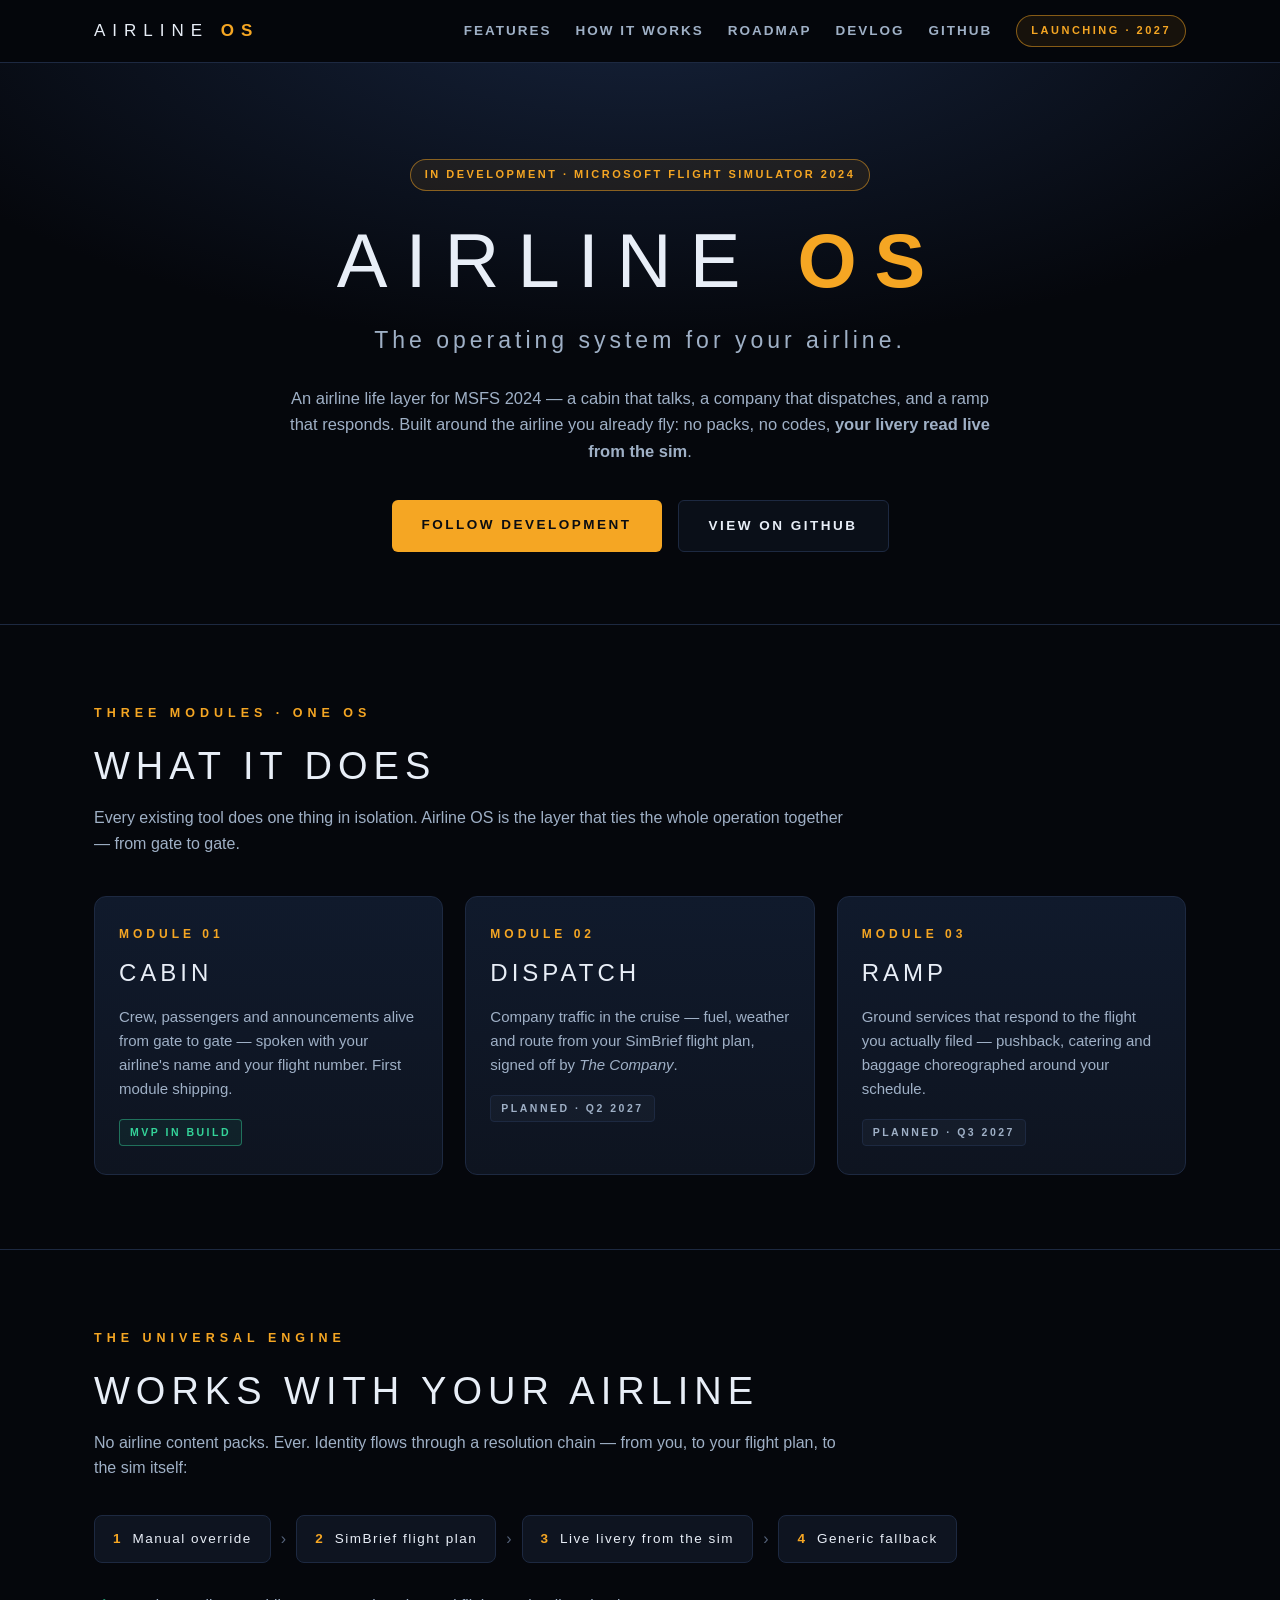
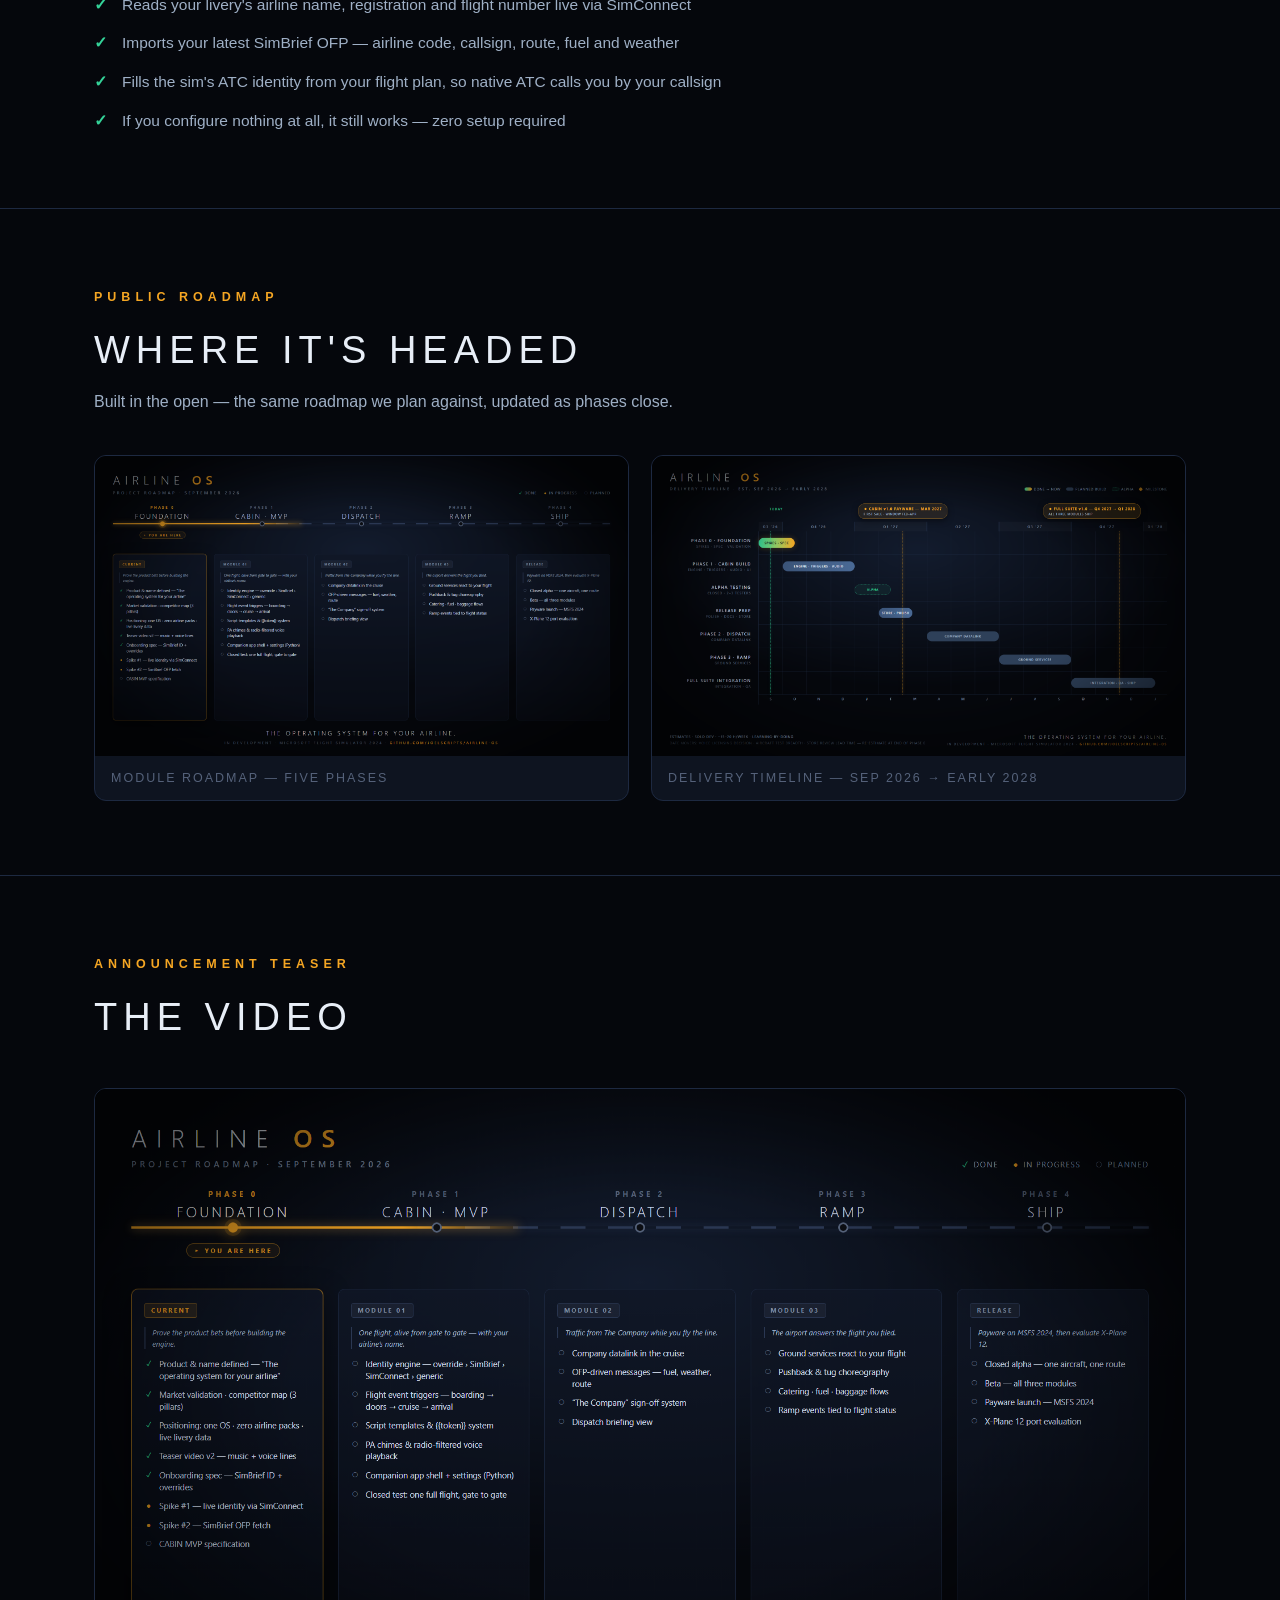
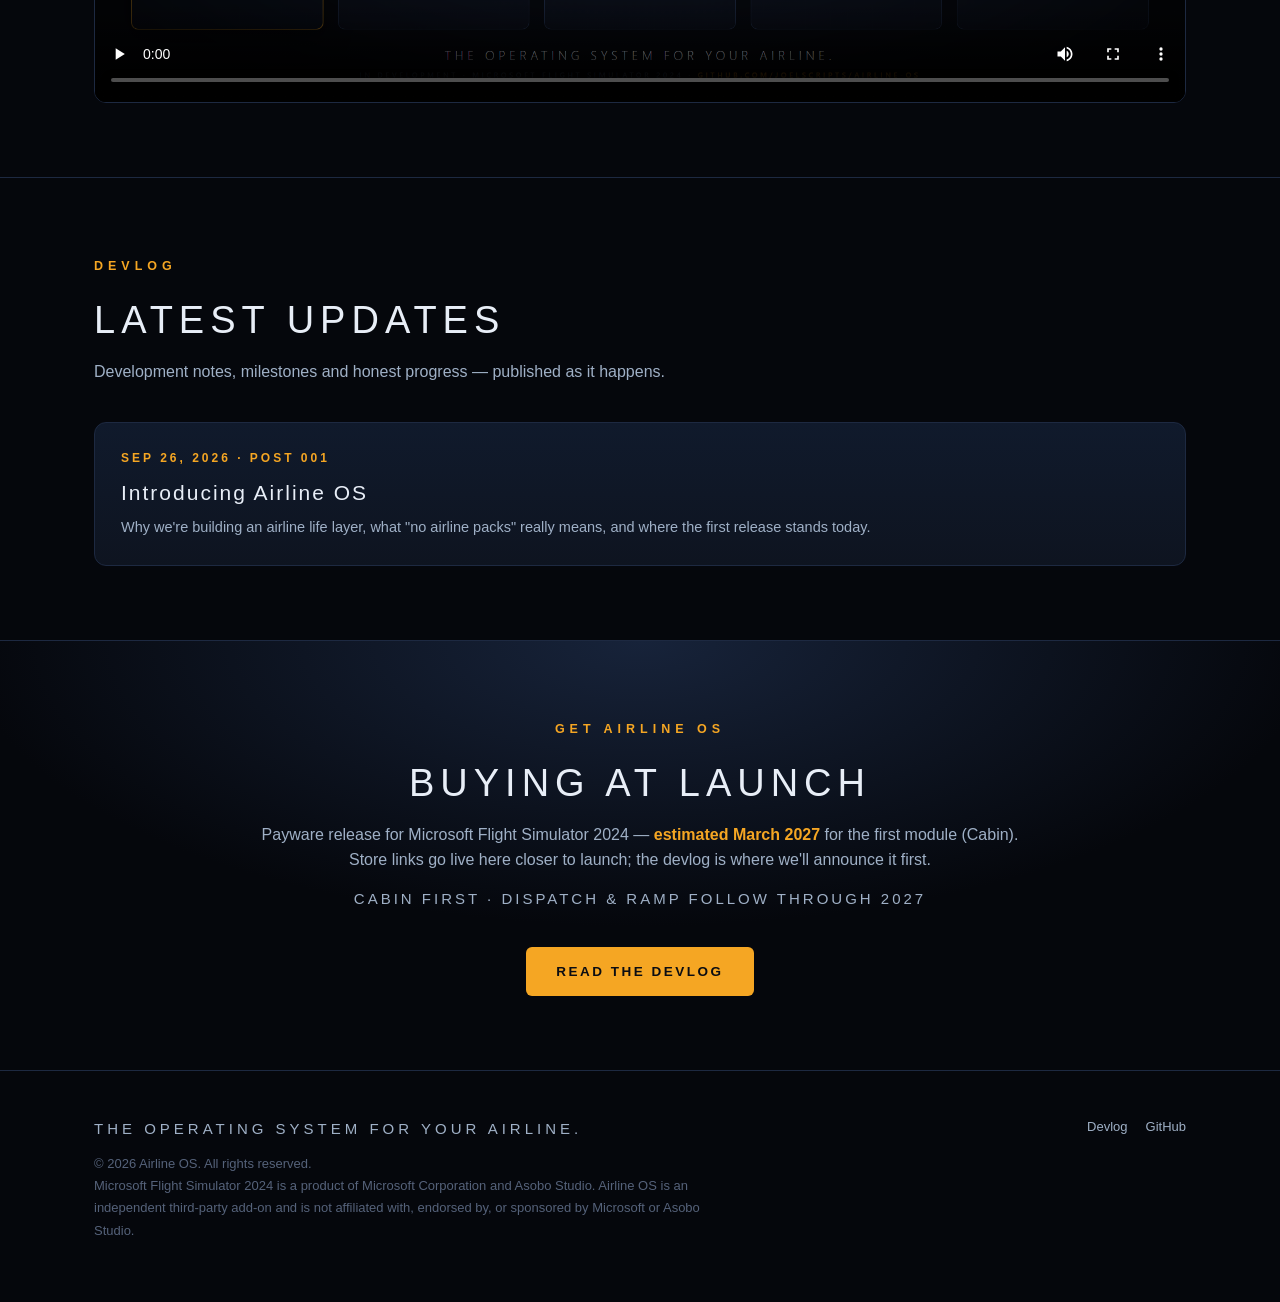
==== index.html @ 2d7f920b "Website" ====
<!DOCTYPE html>
<html lang="en">
<head>
<meta charset="UTF-8">
<meta name="viewport" content="width=device-width, initial-scale=1">
<title>Airline OS — The operating system for your airline</title>
<meta name="description" content="Airline OS is an airline life layer for Microsoft Flight Simulator 2024: a cabin that talks, a company that dispatches, and a ramp that responds — built around the airline you already fly. No packs. Your livery, read live.">
<meta property="og:title" content="Airline OS — The operating system for your airline">
<meta property="og:description" content="Cabin · Dispatch · Ramp — an airline life layer for MSFS 2024. No airline packs: your livery, read live from the sim.">
<meta property="og:image" content="assets/roadmap.png">
<link rel="icon" href="data:image/svg+xml,<svg xmlns='http://www.w3.org/2000/svg' viewBox='0 0 100 100'><text y='0.9em' font-size='90'>✈️</text></svg>">
<link rel="stylesheet" href="style.css">
</head>
<body>

<nav>
  <div class="wrap nav-in">
    <span class="brand">AIRLINE<b>&nbsp;OS</b></span>
    <div class="nav-links">
      <a href="#features" class="hide-sm">Features</a>
      <a href="#engine" class="hide-sm">How it works</a>
      <a href="#roadmap">Roadmap</a>
      <a href="devlog/">Devlog</a>
      <a href="https://github.com/JoelScripts/AirlineOs-Website" target="_blank" rel="noopener">GitHub</a>
      <span class="chip">LAUNCHING&nbsp;·&nbsp;2027</span>
    </div>
  </div>
</nav>

<header class="hero">
  <div class="wrap">
    <span class="chip">IN DEVELOPMENT · MICROSOFT FLIGHT SIMULATOR 2024</span>
    <h1>AIRLINE<b>&nbsp;OS</b></h1>
    <div class="tag">The operating system for your airline.</div>
    <p class="lede">
      An airline life layer for MSFS&nbsp;2024 — a cabin that talks, a company that
      dispatches, and a ramp that responds. Built around the airline you already fly:
      no packs, no codes, <strong>your livery read live from the sim</strong>.
    </p>
    <div class="cta-row">
      <a class="btn btn-primary" href="devlog/">Follow development</a>
      <a class="btn btn-ghost" href="https://github.com/JoelScripts/AirlineOs-Website" target="_blank" rel="noopener">View on GitHub</a>
    </div>
  </div>
</header>

<section id="features">
  <div class="wrap">
    <span class="kicker">Three modules · one OS</span>
    <h2>WHAT IT DOES</h2>
    <p class="sub">Every existing tool does one thing in isolation. Airline OS is the layer that ties the whole operation together — from gate to gate.</p>
    <div class="grid3">
      <div class="card">
        <div class="no">MODULE 01</div>
        <h3>CABIN</h3>
        <p>Crew, passengers and announcements alive from gate to gate — spoken with your airline's name and your flight number. First module shipping.</p>
        <span class="status">MVP IN BUILD</span>
      </div>
      <div class="card">
        <div class="no">MODULE 02</div>
        <h3>DISPATCH</h3>
        <p>Company traffic in the cruise — fuel, weather and route from your SimBrief flight plan, signed off by <em>The Company</em>.</p>
        <span class="status next">PLANNED · Q2 2027</span>
      </div>
      <div class="card">
        <div class="no">MODULE 03</div>
        <h3>RAMP</h3>
        <p>Ground services that respond to the flight you actually filed — pushback, catering and baggage choreographed around your schedule.</p>
        <span class="status next">PLANNED · Q3 2027</span>
      </div>
    </div>
  </div>
</section>

<section id="engine">
  <div class="wrap">
    <span class="kicker">The universal engine</span>
    <h2>WORKS WITH YOUR AIRLINE</h2>
    <p class="sub">No airline content packs. Ever. Identity flows through a resolution chain — from you, to your flight plan, to the sim itself:</p>
    <div class="chain">
      <span class="step"><b>1</b>&nbsp; Manual override</span><span class="arr">›</span>
      <span class="step"><b>2</b>&nbsp; SimBrief flight plan</span><span class="arr">›</span>
      <span class="step"><b>3</b>&nbsp; Live livery from the sim</span><span class="arr">›</span>
      <span class="step"><b>4</b>&nbsp; Generic fallback</span>
    </div>
    <ul class="bullets">
      <li>Reads your livery's airline name, registration and flight number live via SimConnect</li>
      <li>Imports your latest SimBrief OFP — airline code, callsign, route, fuel and weather</li>
      <li>Fills the sim's ATC identity from your flight plan, so native ATC calls you by your callsign</li>
      <li>If you configure nothing at all, it still works — zero setup required</li>
    </ul>
  </div>
</section>

<section id="roadmap">
  <div class="wrap">
    <span class="kicker">Public roadmap</span>
    <h2>WHERE IT'S HEADED</h2>
    <p class="sub">Built in the open — the same roadmap we plan against, updated as phases close.</p>
    <div class="media">
      <figure>
        <a href="assets/roadmap.png" target="_blank"><img src="assets/roadmap.png" alt="Airline OS roadmap: Foundation → Cabin MVP → Dispatch → Ramp → Ship"></a>
        <figcaption>Module roadmap — five phases</figcaption>
      </figure>
      <figure>
        <a href="assets/timeline.png" target="_blank"><img src="assets/timeline.png" alt="Airline OS delivery timeline: Sep 2026 to early 2028"></a>
        <figcaption>Delivery timeline — Sep 2026 → early 2028</figcaption>
      </figure>
    </div>
  </div>
</section>

<section id="teaser">
  <div class="wrap">
    <span class="kicker">Announcement teaser</span>
    <h2>THE VIDEO</h2>
    <div class="video-box">
      <video controls preload="metadata" poster="assets/roadmap.png">
        <source src="assets/teaser.webm" type="video/webm">
        Your browser does not support WebM.
      </video>
    </div>
  </div>
</section>

<section id="devlog">
  <div class="wrap">
    <span class="kicker">Devlog</span>
    <h2>LATEST UPDATES</h2>
    <p class="sub">Development notes, milestones and honest progress — published as it happens.</p>
    <div class="post-list">
      <a class="post" href="devlog/001-introducing-airline-os.html">
        <div class="date">SEP 26, 2026 · POST 001</div>
        <h3>Introducing Airline OS</h3>
        <p>Why we're building an airline life layer, what "no airline packs" really means, and where the first release stands today.</p>
      </a>
    </div>
  </div>
</section>

<section class="getit" id="buy">
  <div class="wrap">
    <span class="kicker">Get Airline OS</span>
    <h2>BUYING AT LAUNCH</h2>
    <p class="sub" style="margin:0 auto;">Payware release for Microsoft Flight Simulator 2024 — <strong style="color:var(--amber)">estimated March 2027</strong> for the first module (Cabin). Store links go live here closer to launch; the devlog is where we'll announce it first.</p>
    <div class="price">CABIN FIRST · DISPATCH &amp; RAMP FOLLOW THROUGH 2027</div>
    <div class="cta-row">
      <a class="btn btn-primary" href="devlog/">Read the devlog</a>
    </div>
  </div>
</section>

<footer>
  <div class="wrap foot-in">
    <div>
      <div class="tag">THE OPERATING SYSTEM FOR YOUR AIRLINE.</div>
      <div class="legal">
        © 2026 Airline OS. All rights reserved.<br>
        Microsoft Flight Simulator 2024 is a product of Microsoft Corporation and Asobo Studio.
        Airline OS is an independent third-party add-on and is not affiliated with, endorsed by,
        or sponsored by Microsoft or Asobo Studio.
      </div>
    </div>
    <div class="links">
      <a href="devlog/">Devlog</a>
      <a href="https://github.com/JoelScripts/AirlineOs-Website" target="_blank" rel="noopener">GitHub</a>
    </div>
  </div>
</footer>

</body>
</html>
---- style.css ----
/* ============ Airline OS — public site ============ */
:root {
  --bg: #05070c;
  --panel: #0e1420;
  --panel-2: #101a2c;
  --line: #1d2941;
  --ink: #e8eef7;
  --muted: #9fb0c6;
  --dim: #55627a;
  --amber: #f5a623;
  --green: #34d399;
}
* { margin: 0; padding: 0; box-sizing: border-box; }
html { scroll-behavior: smooth; }
body {
  background: var(--bg);
  color: var(--ink);
  font-family: "Segoe UI", -apple-system, Arial, sans-serif;
  line-height: 1.6;
}
a { color: var(--amber); text-decoration: none; }
a:hover { text-decoration: underline; }
img, video { max-width: 100%; display: block; }
.wrap { max-width: 1140px; margin: 0 auto; padding: 0 24px; }

/* ---------- nav ---------- */
nav {
  position: sticky; top: 0; z-index: 50;
  background: rgba(5, 7, 12, 0.88);
  backdrop-filter: blur(10px);
  border-bottom: 1px solid var(--line);
}
.nav-in { display: flex; align-items: center; gap: 28px; height: 62px; }
.brand { font-size: 17px; font-weight: 200; letter-spacing: 7px; color: var(--ink); }
.brand b { font-weight: 600; color: var(--amber); }
.nav-links { display: flex; gap: 24px; margin-left: auto; align-items: center; }
.nav-links a { color: var(--muted); font-size: 13.5px; letter-spacing: 2px; font-weight: 600; text-transform: uppercase; }
.nav-links a:hover { color: var(--ink); text-decoration: none; }
.chip {
  font-size: 11px; font-weight: 700; letter-spacing: 2.5px;
  color: var(--amber); border: 1px solid rgba(245,166,35,.5);
  background: rgba(245,166,35,.08); border-radius: 20px; padding: 6px 14px;
  white-space: nowrap;
}

/* ---------- hero ---------- */
.hero {
  position: relative; padding: 96px 0 72px; overflow: hidden;
  background: radial-gradient(1200px 520px at 50% -80px, #16233c 0%, var(--bg) 70%);
  border-bottom: 1px solid var(--line);
  text-align: center;
}
.hero .chip { display: inline-block; margin-bottom: 26px; }
.hero h1 {
  font-size: clamp(40px, 7vw, 76px); font-weight: 200;
  letter-spacing: 18px; line-height: 1.15;
}
.hero h1 b { font-weight: 600; color: var(--amber); }
.hero .tag { font-size: clamp(17px, 2.4vw, 23px); font-weight: 300; letter-spacing: 4px; color: var(--muted); margin-top: 18px; }
.hero p.lede { max-width: 720px; margin: 26px auto 0; color: var(--muted); font-size: 16.5px; }
.cta-row { display: flex; gap: 16px; justify-content: center; margin-top: 36px; flex-wrap: wrap; }
.btn {
  display: inline-block; padding: 14px 30px; border-radius: 6px;
  font-size: 13.5px; font-weight: 700; letter-spacing: 2.5px; text-transform: uppercase;
}
.btn:hover { text-decoration: none; filter: brightness(1.1); }
.btn-primary { background: var(--amber); color: #0b0d12; }
.btn-ghost { border: 1px solid var(--line); color: var(--ink); background: rgba(14,20,32,.6); }

/* ---------- sections ---------- */
section { padding: 74px 0; border-bottom: 1px solid var(--line); }
.kicker { font-size: 12.5px; font-weight: 700; letter-spacing: 5px; color: var(--amber); text-transform: uppercase; }
h2 { font-size: clamp(26px, 4vw, 38px); font-weight: 250; letter-spacing: 6px; margin: 12px 0 8px; }
.sub { color: var(--muted); max-width: 760px; }

.grid3 { display: grid; grid-template-columns: repeat(3, 1fr); gap: 22px; margin-top: 40px; }
.card {
  background: linear-gradient(180deg, var(--panel-2), var(--panel));
  border: 1px solid var(--line); border-radius: 12px; padding: 28px 24px;
}
.card .no { font-size: 12px; font-weight: 700; letter-spacing: 4px; color: var(--amber); }
.card h3 { font-size: 24px; font-weight: 300; letter-spacing: 4px; margin: 10px 0 12px; }
.card p { color: var(--muted); font-size: 15px; }
.card .status { display: inline-block; margin-top: 18px; font-size: 10.5px; font-weight: 700;
  letter-spacing: 2.5px; color: var(--green); border: 1px solid rgba(52,211,153,.45);
  background: rgba(52,211,153,.07); border-radius: 4px; padding: 4px 10px; }
.card .status.next { color: var(--muted); border-color: var(--line); background: rgba(125,139,160,.06); }

/* ---------- chain ---------- */
.chain { display: flex; flex-wrap: wrap; gap: 10px; align-items: center; margin-top: 34px; }
.chain .step {
  background: var(--panel); border: 1px solid var(--line); border-radius: 8px;
  padding: 12px 18px; font-size: 13.5px; letter-spacing: 1.5px; color: var(--ink);
}
.chain .step b { color: var(--amber); font-weight: 700; }
.chain .arr { color: var(--dim); font-size: 16px; }
.bullets { margin-top: 30px; display: grid; gap: 14px; }
.bullets li { list-style: none; color: var(--muted); padding-left: 28px; position: relative; font-size: 15.5px; }
.bullets li::before { content: "✓"; position: absolute; left: 0; color: var(--green); font-weight: 700; }

/* ---------- media / roadmap ---------- */
.media { display: grid; grid-template-columns: 1fr 1fr; gap: 22px; margin-top: 40px; }
.media figure { border: 1px solid var(--line); border-radius: 12px; overflow: hidden; background: var(--panel); }
.media img { width: 100%; }
.media figcaption { padding: 12px 16px; font-size: 12.5px; letter-spacing: 2px; color: var(--dim); text-transform: uppercase; }
.video-box { margin-top: 40px; border: 1px solid var(--line); border-radius: 12px; overflow: hidden; background: #000; }
.video-box video { width: 100%; }

/* ---------- devlog ---------- */
.post-list { display: grid; gap: 18px; margin-top: 38px; }
.post {
  display: block; background: linear-gradient(180deg, var(--panel-2), var(--panel));
  border: 1px solid var(--line); border-radius: 12px; padding: 26px 26px;
}
.post:hover { border-color: rgba(245,166,35,.5); text-decoration: none; }
.post .date { font-size: 12px; font-weight: 700; letter-spacing: 3px; color: var(--amber); }
.post h3 { font-size: 21px; font-weight: 350; letter-spacing: 2px; color: var(--ink); margin: 8px 0 6px; }
.post p { color: var(--muted); font-size: 14.5px; }

/* ---------- get-it ---------- */
.getit {
  background: radial-gradient(900px 380px at 50% 0%, #17233a 0%, var(--bg) 75%);
  text-align: center;
}
.getit .price { font-size: 15px; letter-spacing: 3px; color: var(--muted); margin-top: 14px; }

/* ---------- devlog post page ---------- */
article { max-width: 780px; margin: 0 auto; padding: 70px 24px 90px; }
article .date { font-size: 12.5px; font-weight: 700; letter-spacing: 3.5px; color: var(--amber); }
article h1 { font-size: clamp(30px, 5vw, 44px); font-weight: 250; letter-spacing: 4px; margin: 14px 0 6px; line-height: 1.25; }
article h2 { font-size: 22px; letter-spacing: 3px; margin: 44px 0 10px; font-weight: 400; color: var(--ink); }
article p { color: var(--muted); margin: 16px 0; font-size: 16.5px; }
article ul { margin: 16px 0 16px 22px; color: var(--muted); }
article li { margin: 8px 0; }
article .back { display: inline-block; margin-top: 44px; font-size: 13px; letter-spacing: 2.5px; text-transform: uppercase; font-weight: 700; }

/* ---------- footer ---------- */
footer { padding: 46px 0 60px; color: var(--dim); font-size: 13px; }
.foot-in { display: flex; justify-content: space-between; gap: 24px; flex-wrap: wrap; align-items: flex-start; }
footer .tag { font-size: 15px; font-weight: 300; letter-spacing: 4px; color: var(--muted); }
footer .legal { margin-top: 12px; max-width: 640px; line-height: 1.7; }
footer .links { display: flex; gap: 18px; }
footer .links a { color: var(--muted); }

@media (max-width: 900px) {
  .grid3, .media { grid-template-columns: 1fr; }
  .nav-links { gap: 14px; }
  .nav-links a.hide-sm { display: none; }
}
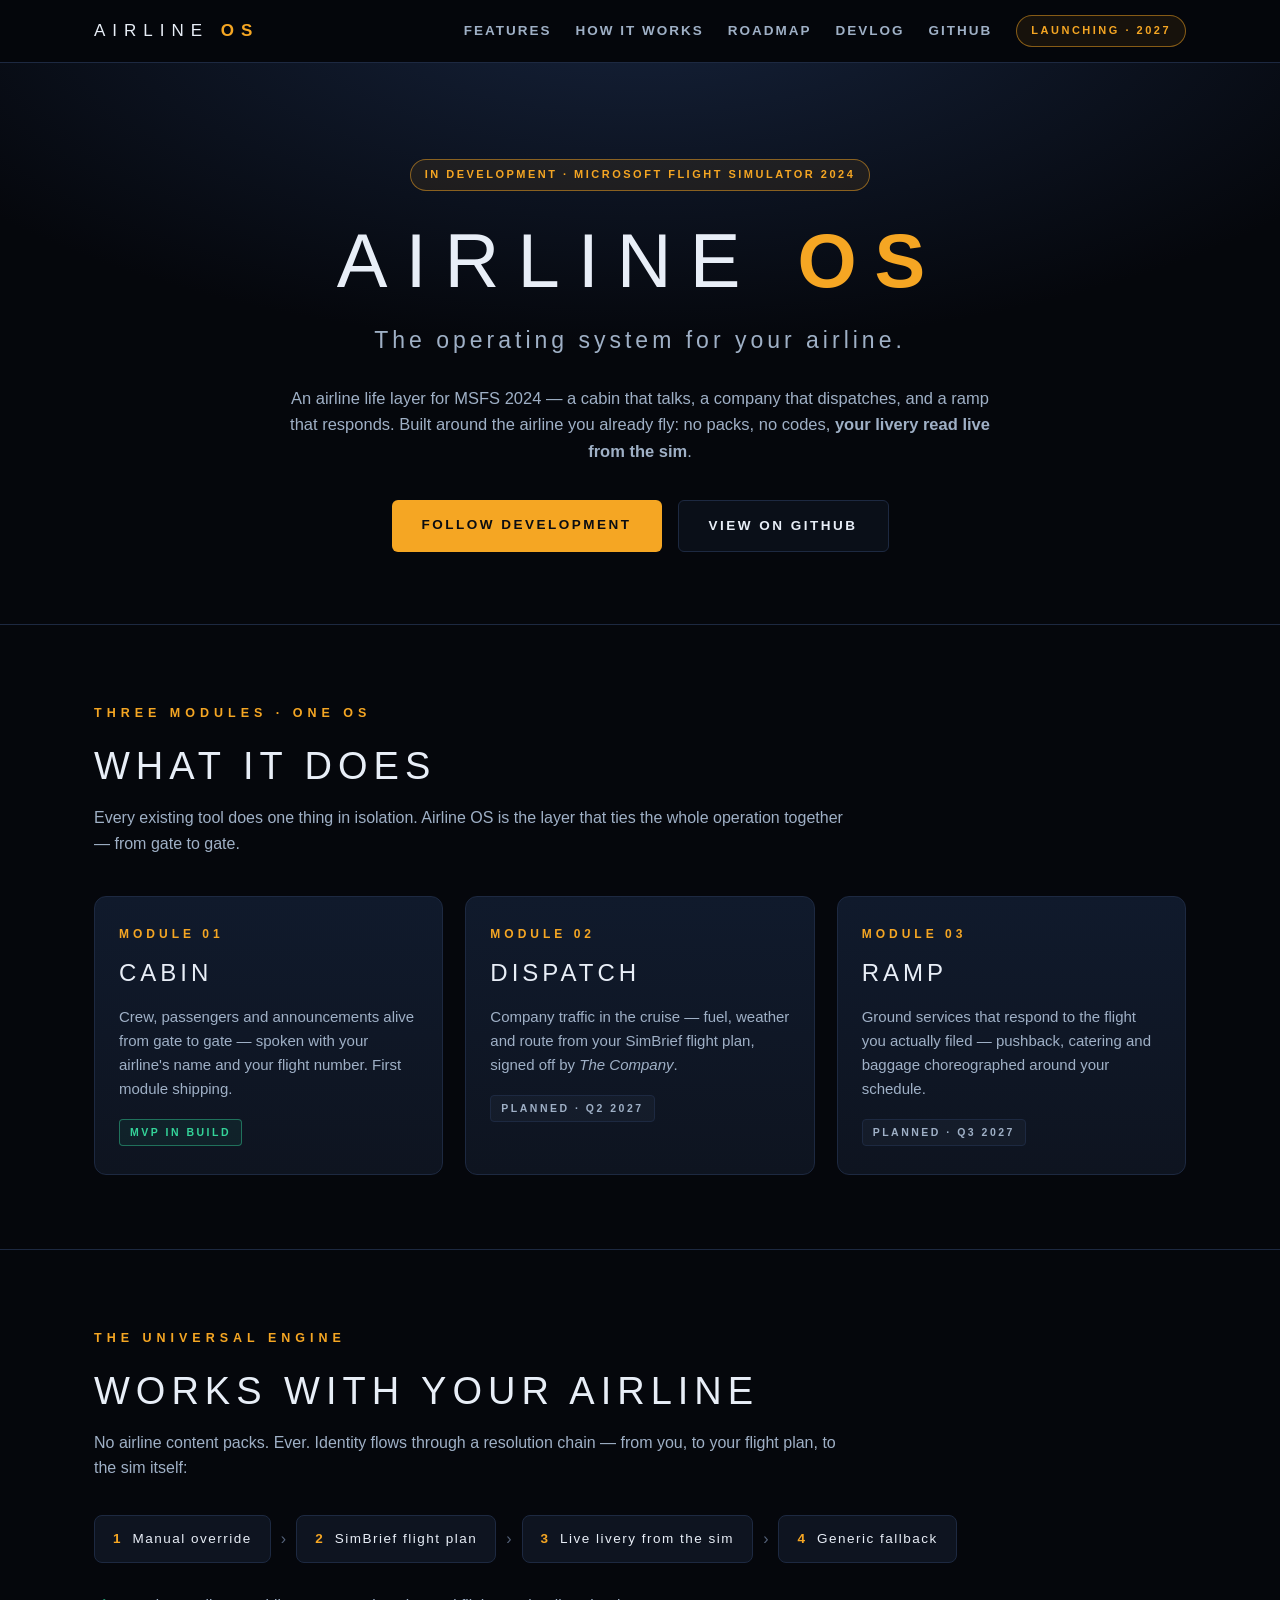
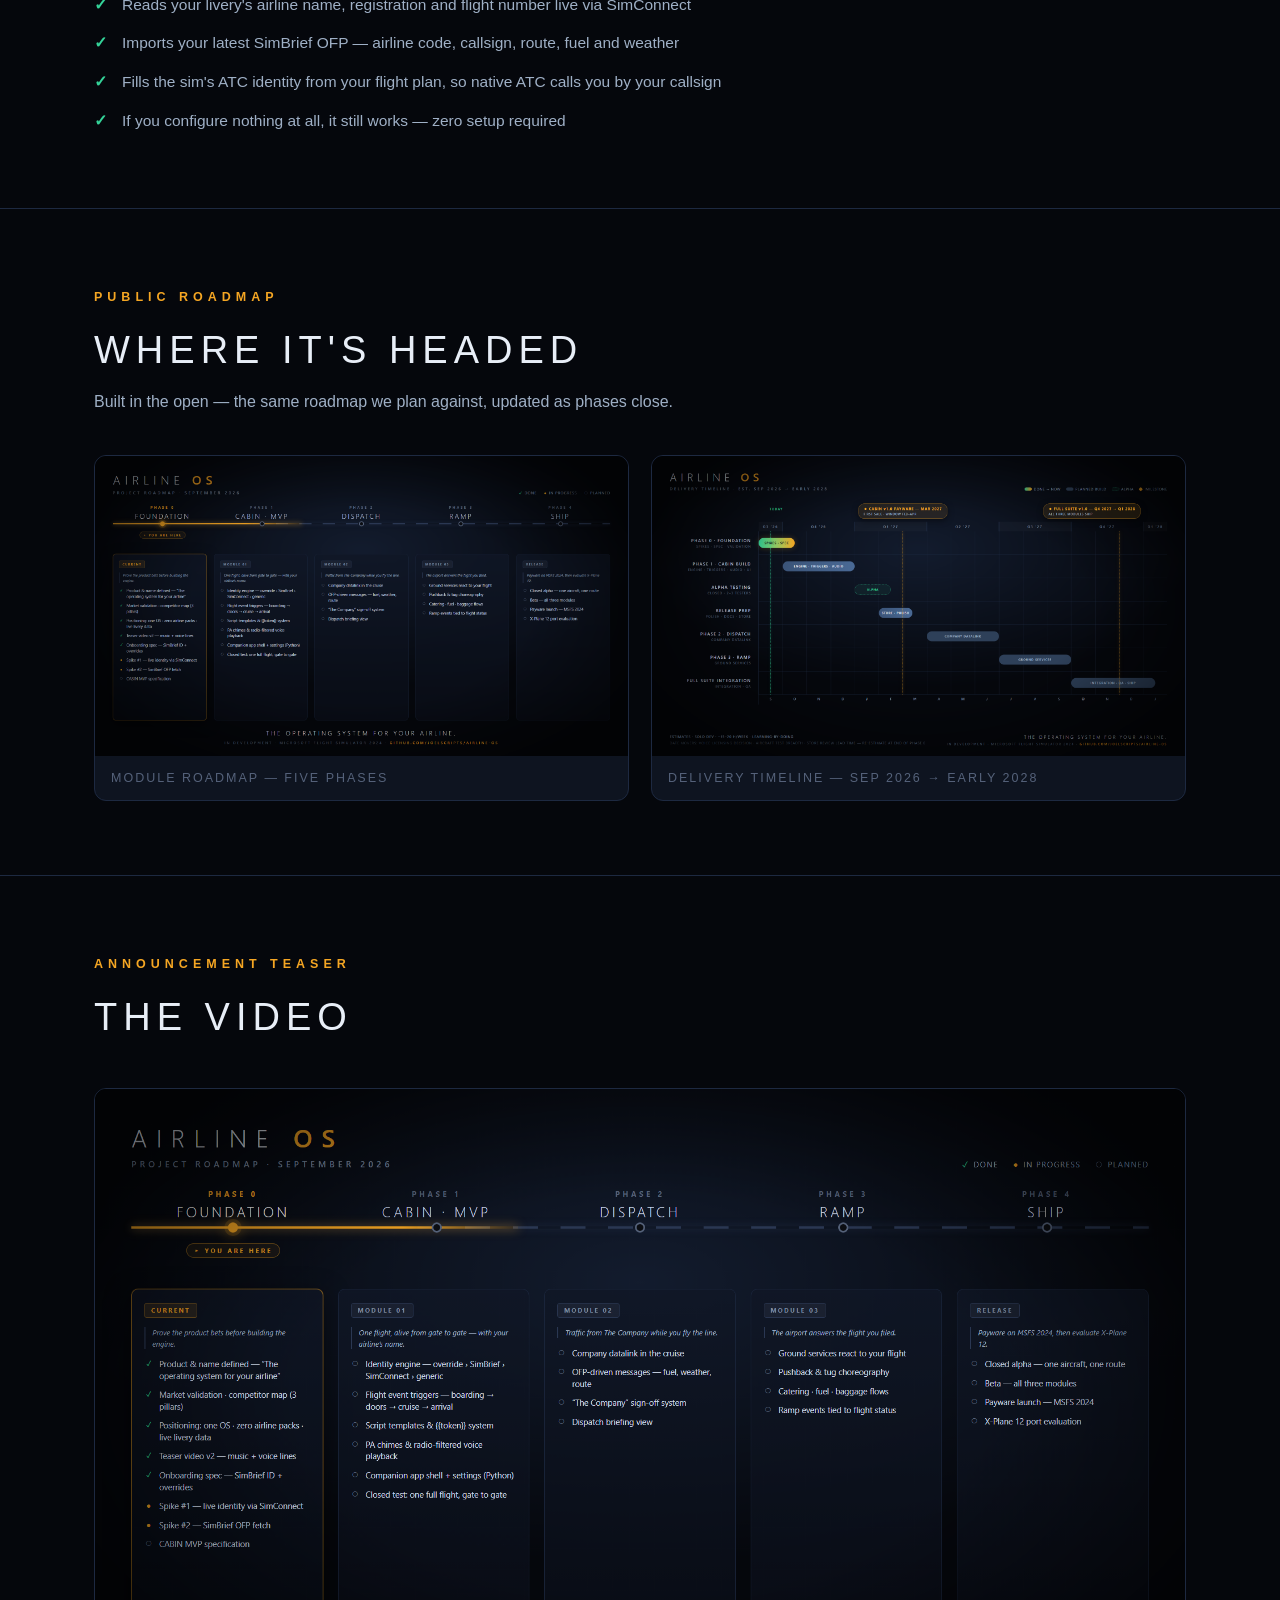
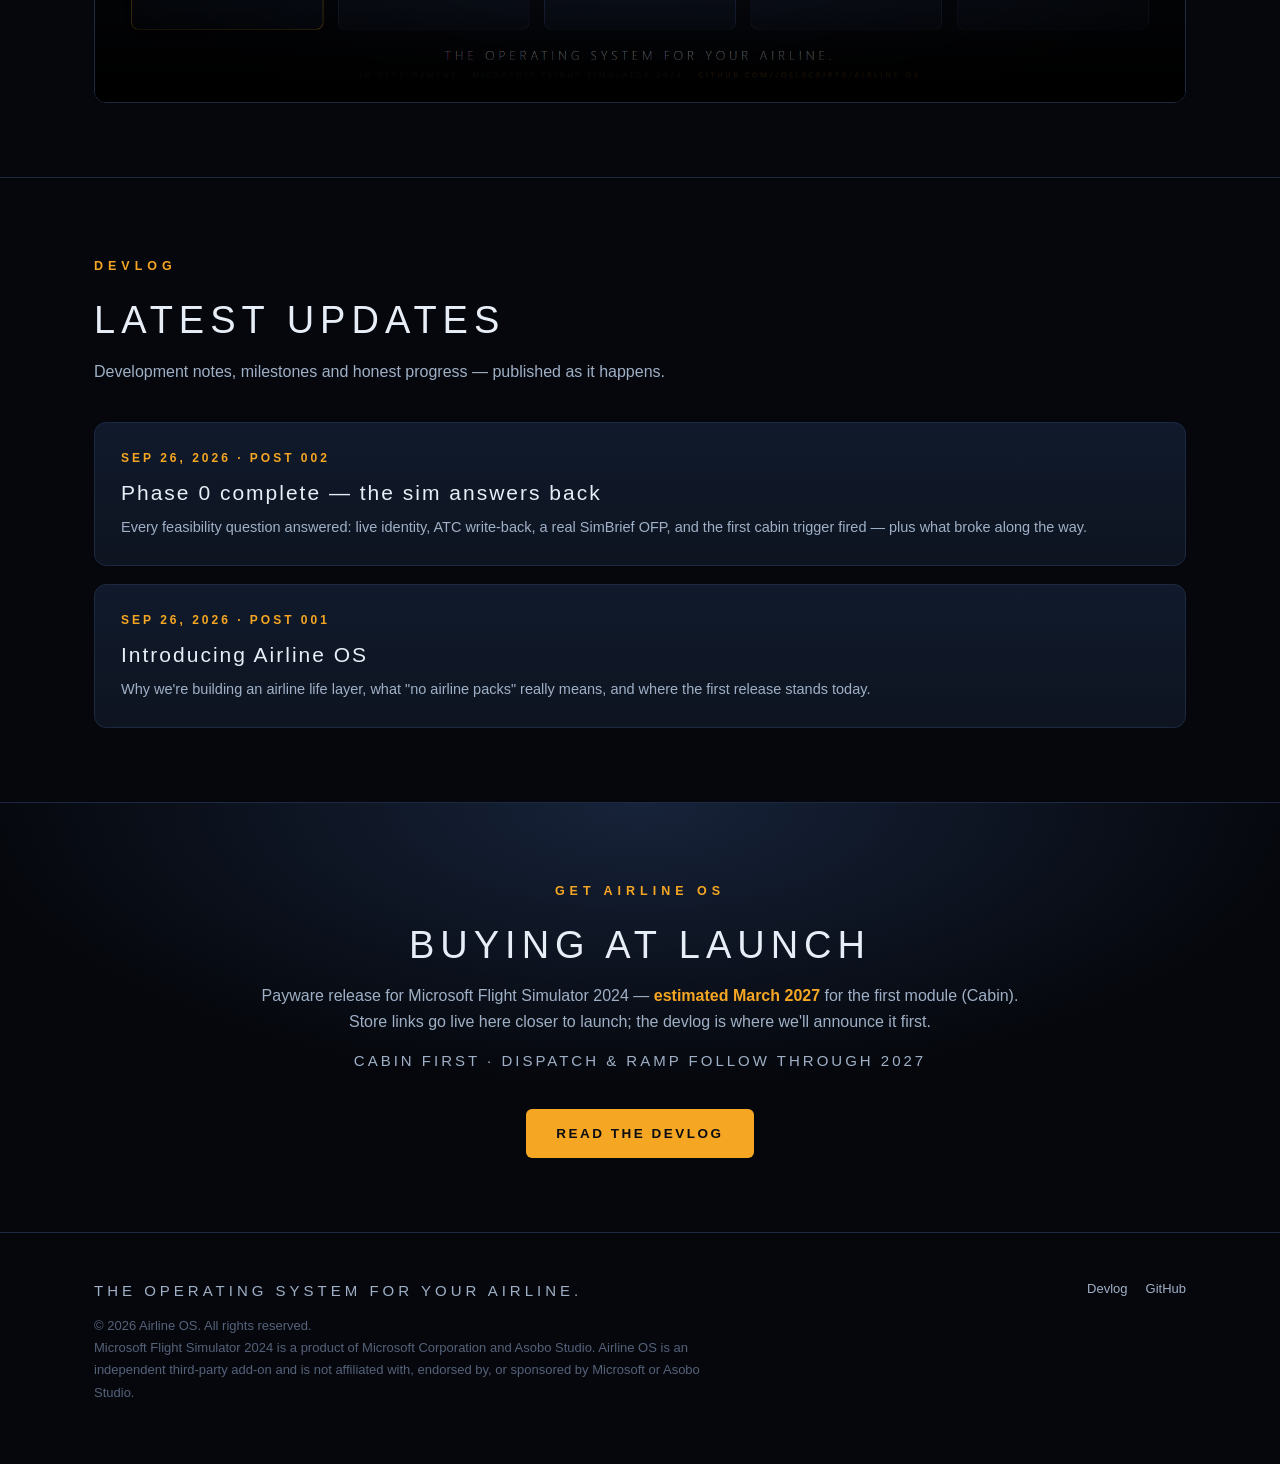
==== commit 631d6332: "Add devlog 002: Phase 0 complete" ====
--- a/index.html
+++ b/index.html
@@ -129,6 +129,11 @@
     <h2>LATEST UPDATES</h2>
     <p class="sub">Development notes, milestones and honest progress — published as it happens.</p>
     <div class="post-list">
+      <a class="post" href="devlog/002-phase-0-complete.html">
+        <div class="date">SEP 26, 2026 · POST 002</div>
+        <h3>Phase 0 complete — the sim answers back</h3>
+        <p>Every feasibility question answered: live identity, ATC write-back, a real SimBrief OFP, and the first cabin trigger fired — plus what broke along the way.</p>
+      </a>
       <a class="post" href="devlog/001-introducing-airline-os.html">
         <div class="date">SEP 26, 2026 · POST 001</div>
         <h3>Introducing Airline OS</h3>
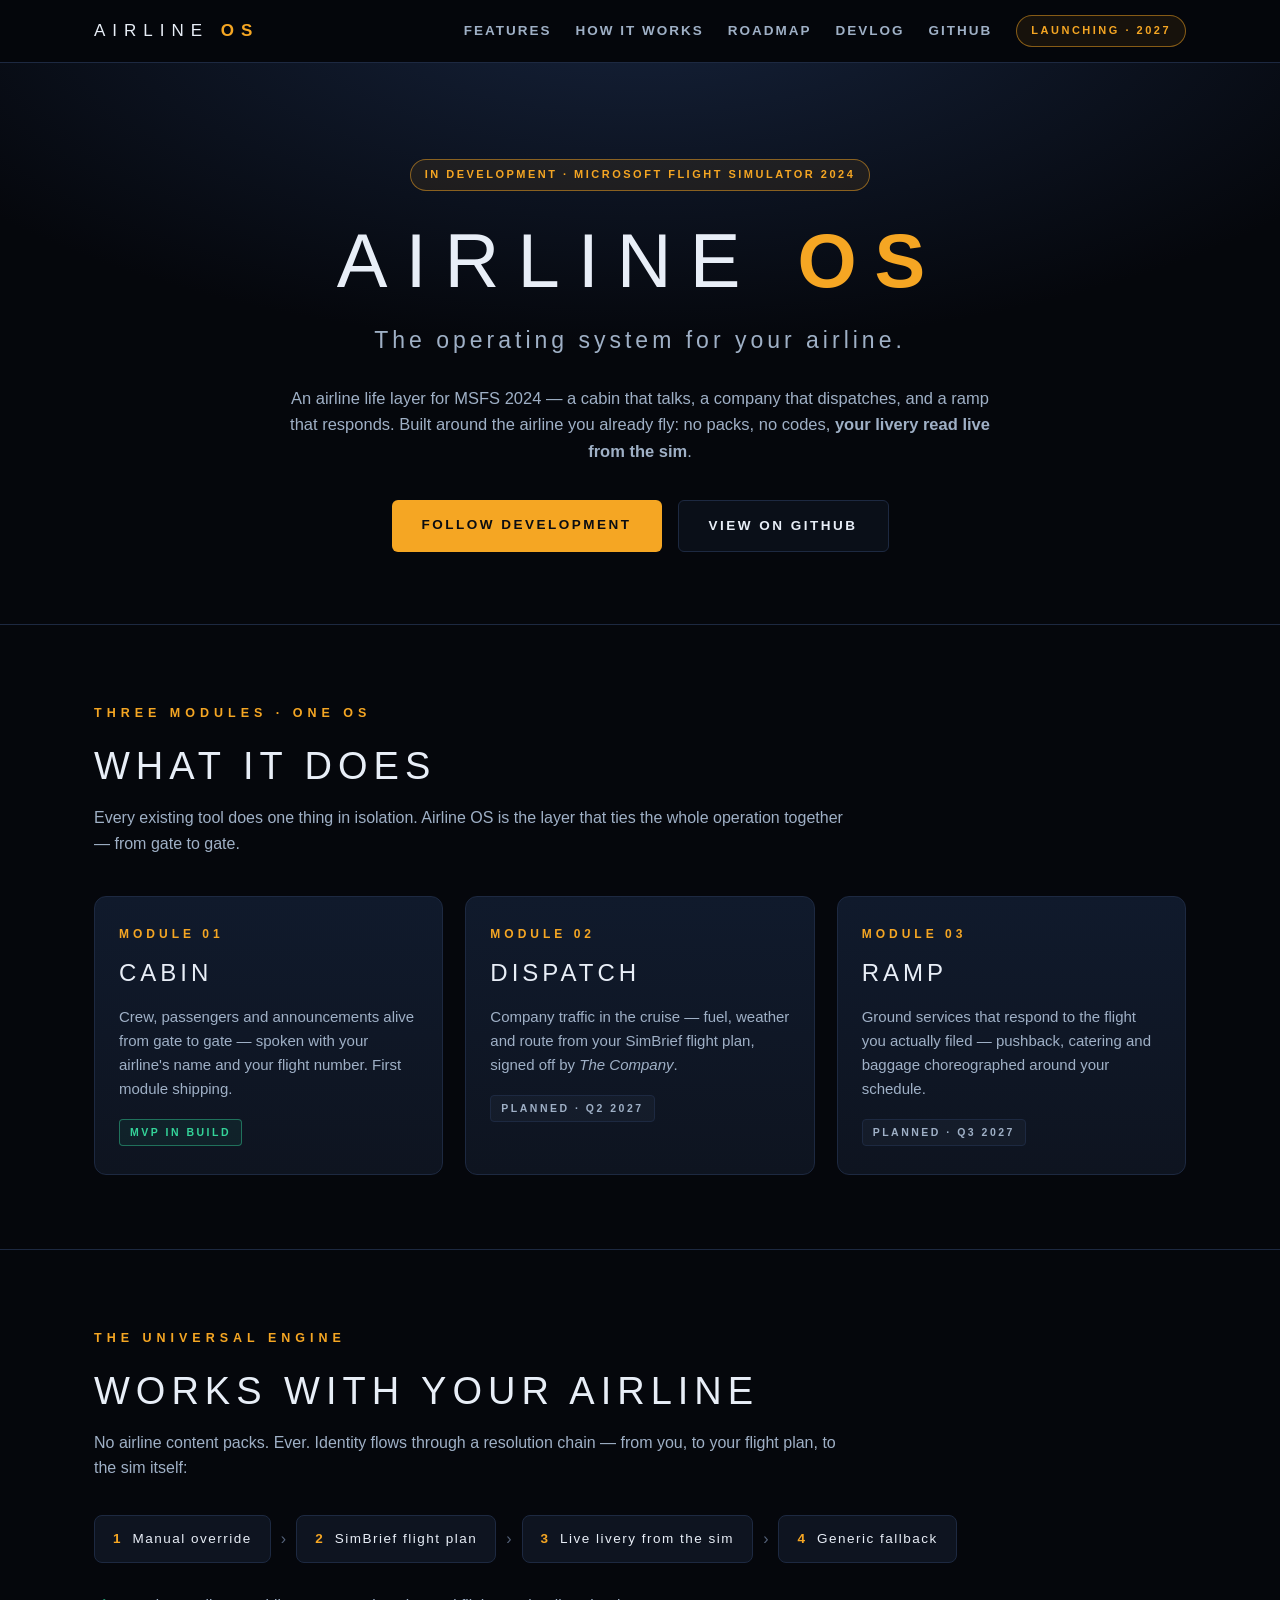
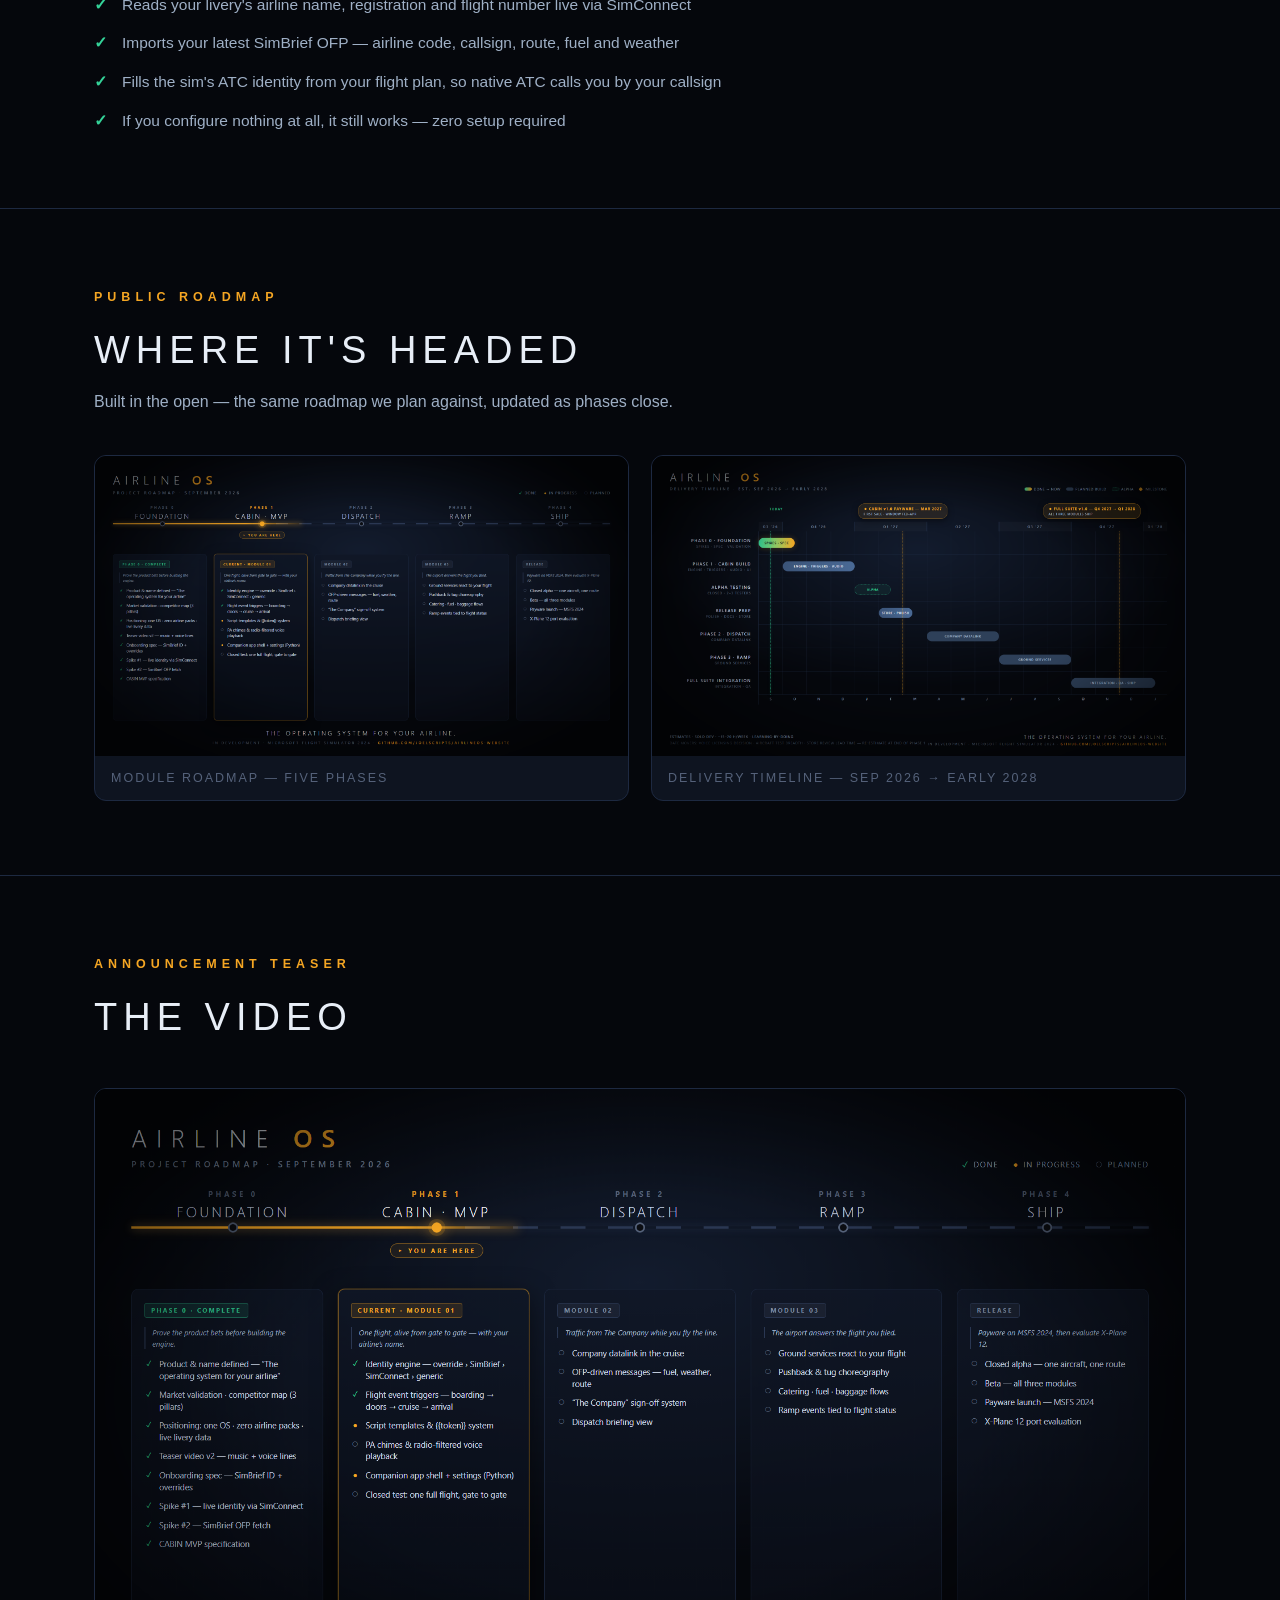
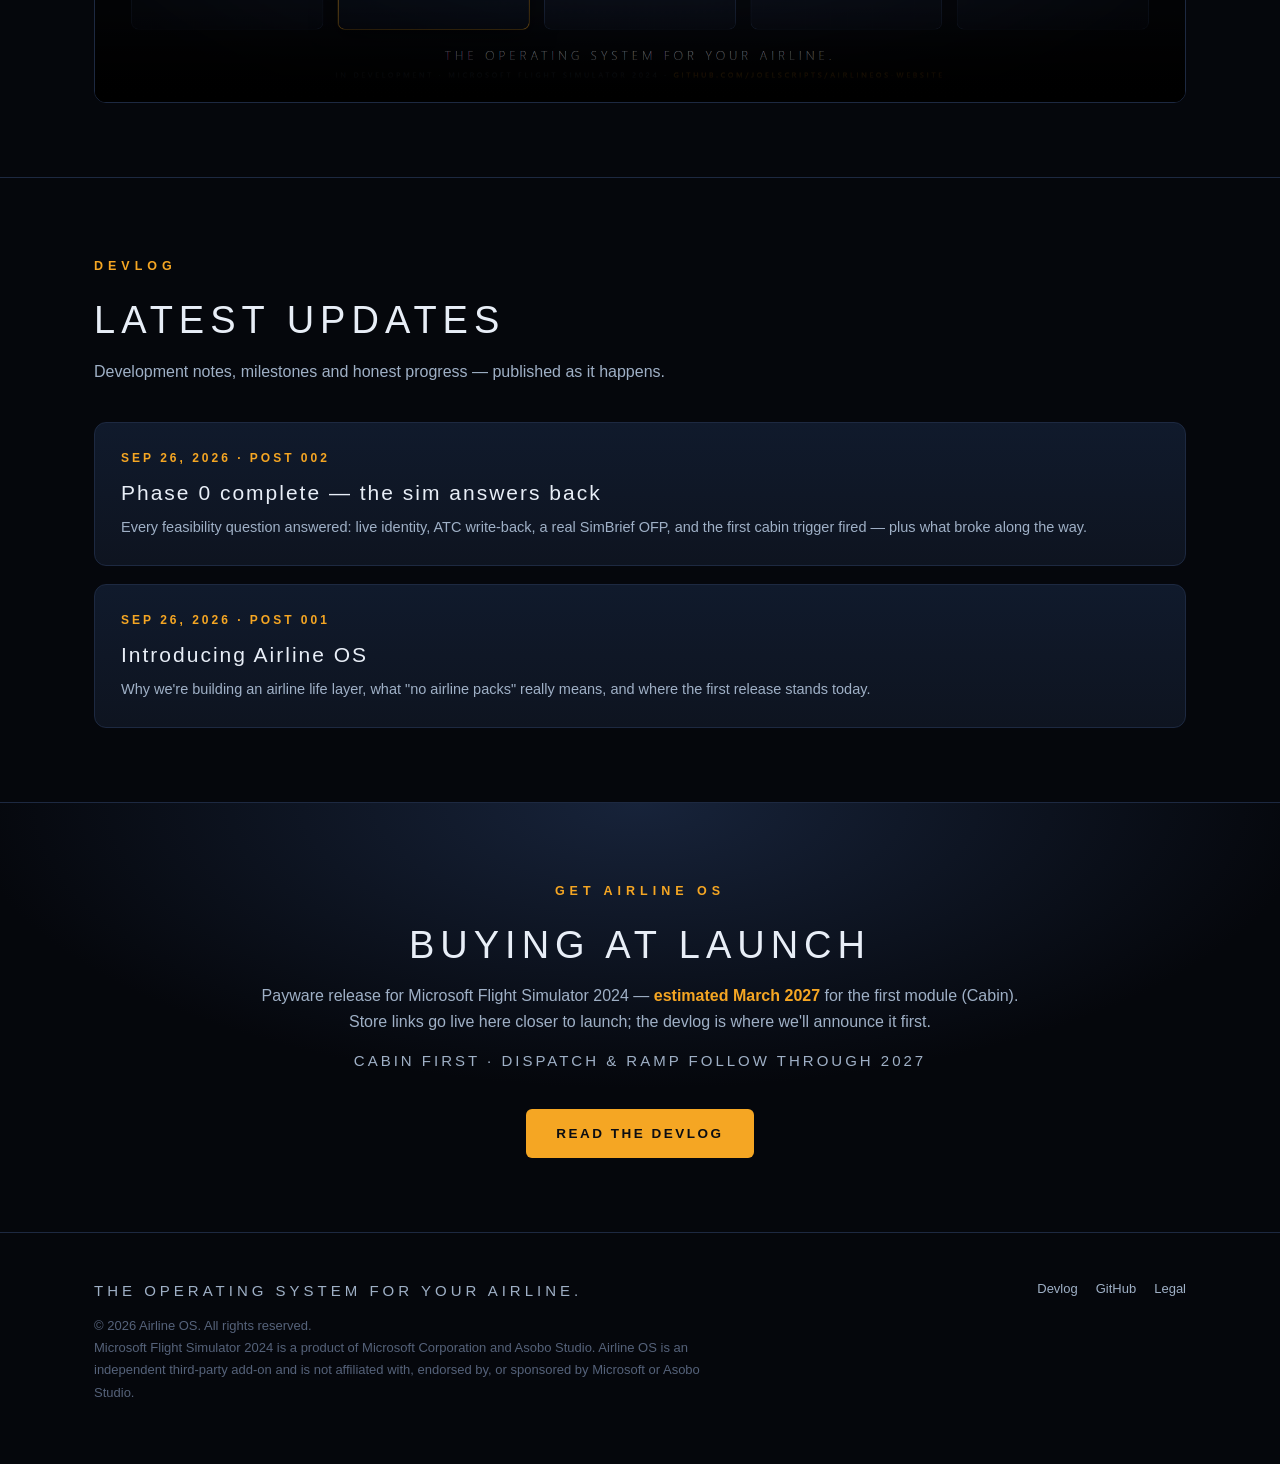
==== commit 8e275d31: "Add legal page and proprietary license - legal.html: copyright, trademarks, third-party marks, priva" ====
--- a/index.html
+++ b/index.html
@@ -5,9 +5,11 @@
 <meta name="viewport" content="width=device-width, initial-scale=1">
 <title>Airline OS — The operating system for your airline</title>
 <meta name="description" content="Airline OS is an airline life layer for Microsoft Flight Simulator 2024: a cabin that talks, a company that dispatches, and a ramp that responds — built around the airline you already fly. No packs. Your livery, read live.">
+<meta property="og:type" content="website">
+<meta property="og:url" content="https://joelscripts.github.io/AirlineOs-Website/">
 <meta property="og:title" content="Airline OS — The operating system for your airline">
 <meta property="og:description" content="Cabin · Dispatch · Ramp — an airline life layer for MSFS 2024. No airline packs: your livery, read live from the sim.">
-<meta property="og:image" content="assets/roadmap.png">
+<meta property="og:image" content="https://joelscripts.github.io/AirlineOs-Website/assets/roadmap.png">
 <link rel="icon" href="data:image/svg+xml,<svg xmlns='http://www.w3.org/2000/svg' viewBox='0 0 100 100'><text y='0.9em' font-size='90'>✈️</text></svg>">
 <link rel="stylesheet" href="style.css">
 </head>
@@ -169,6 +171,7 @@
     <div class="links">
       <a href="devlog/">Devlog</a>
       <a href="https://github.com/JoelScripts/AirlineOs-Website" target="_blank" rel="noopener">GitHub</a>
+      <a href="legal.html">Legal</a>
     </div>
   </div>
 </footer>
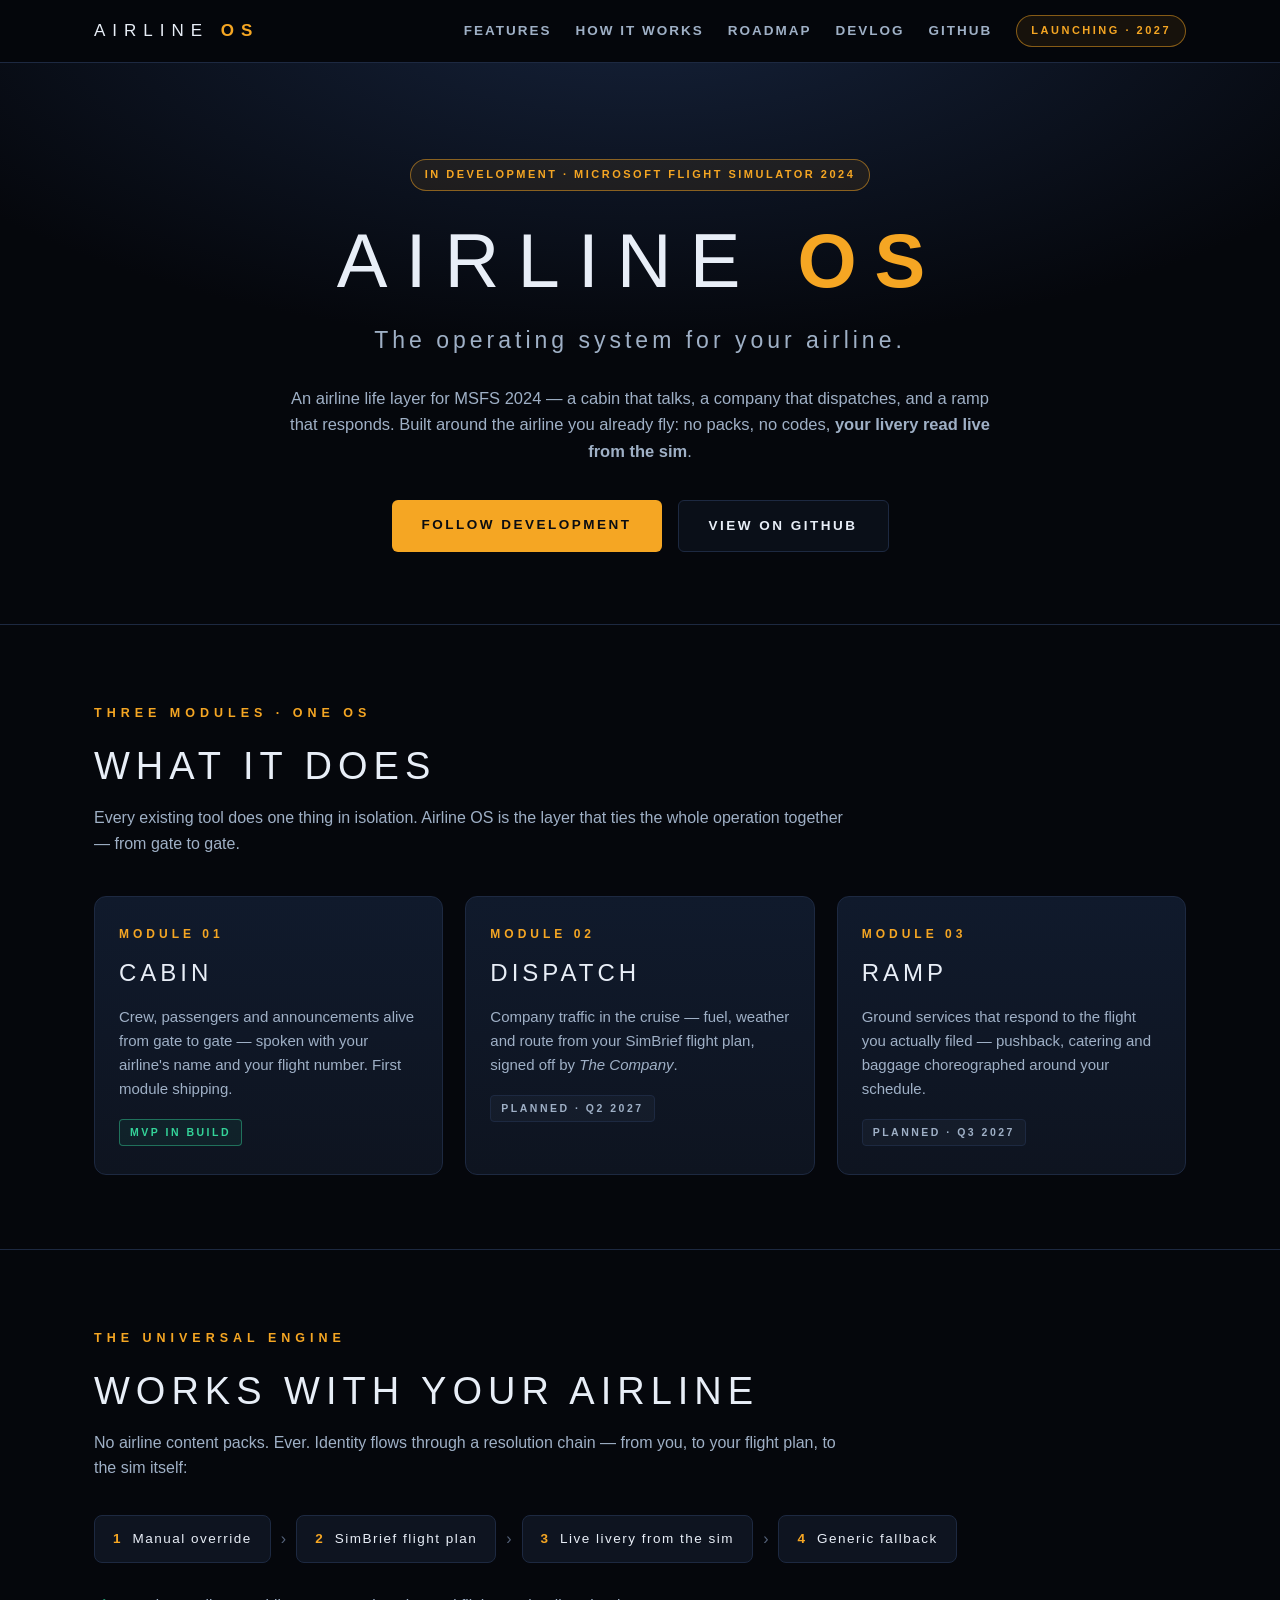
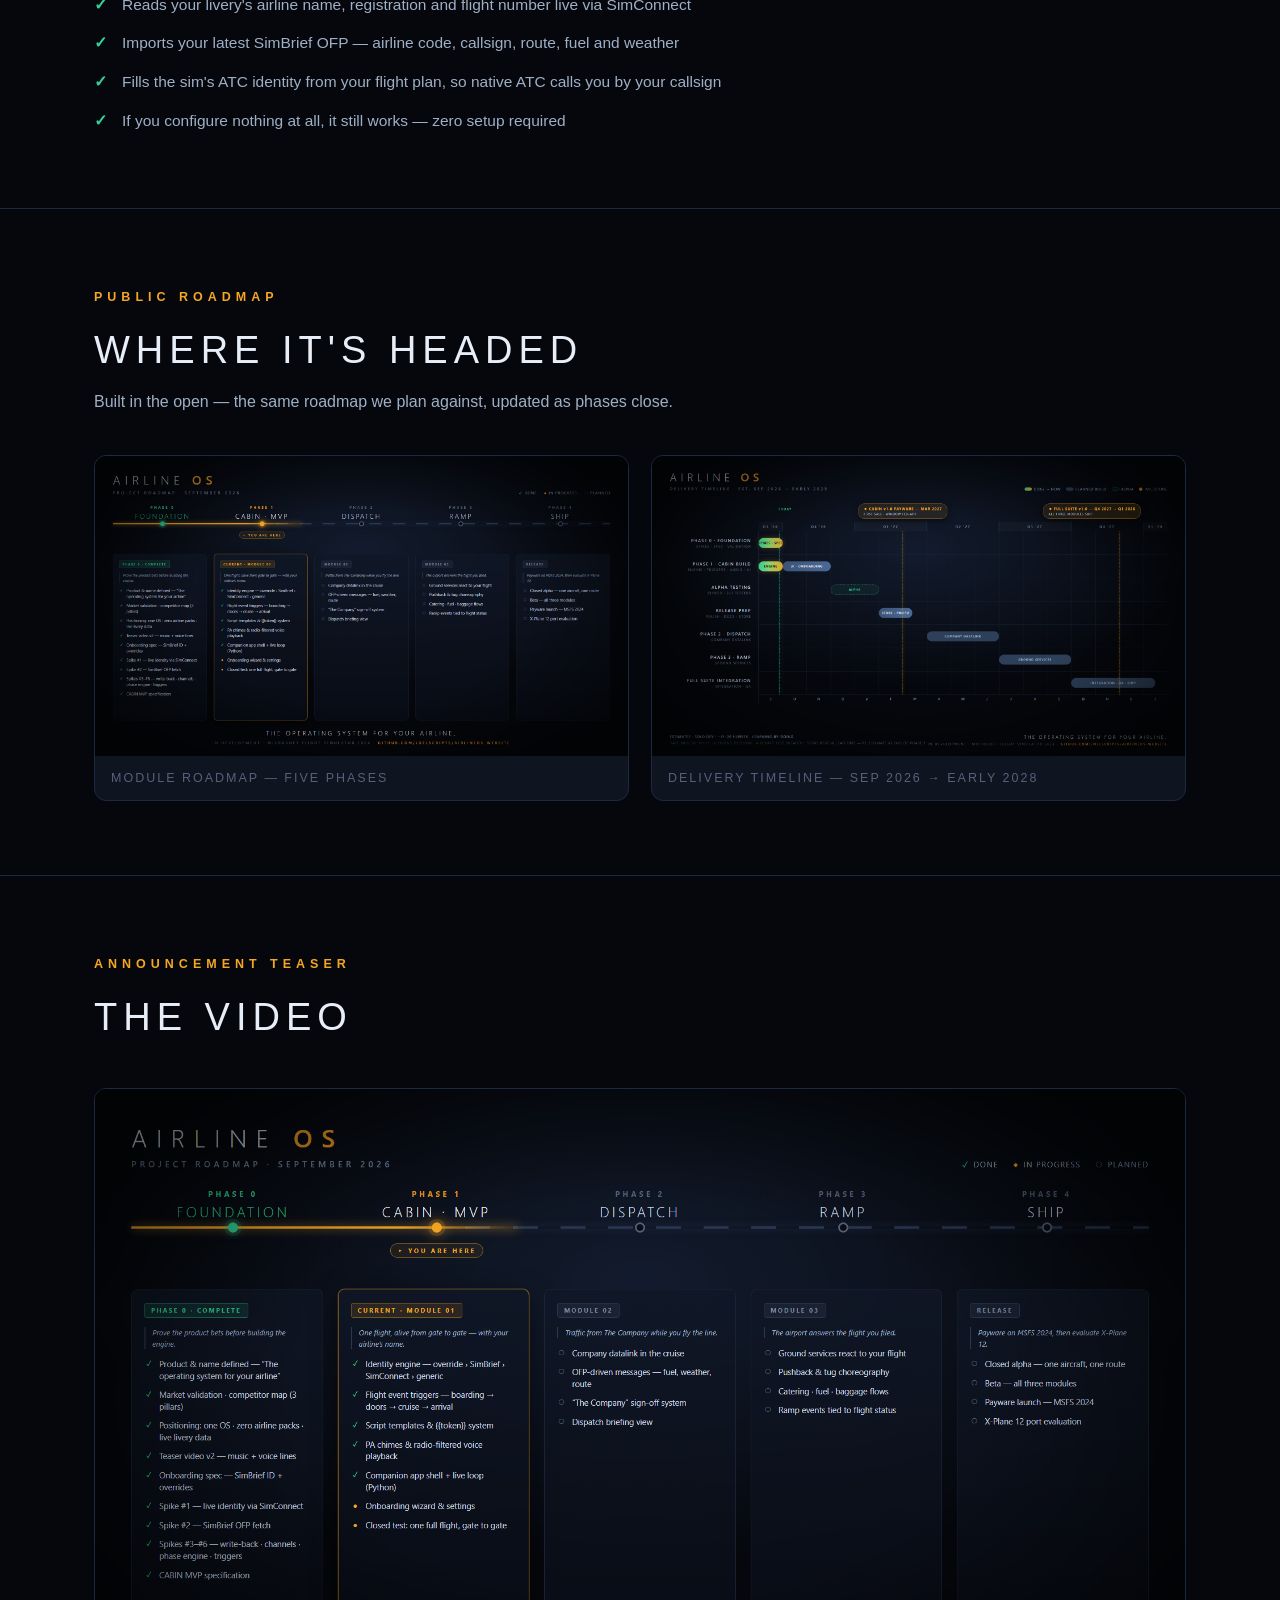
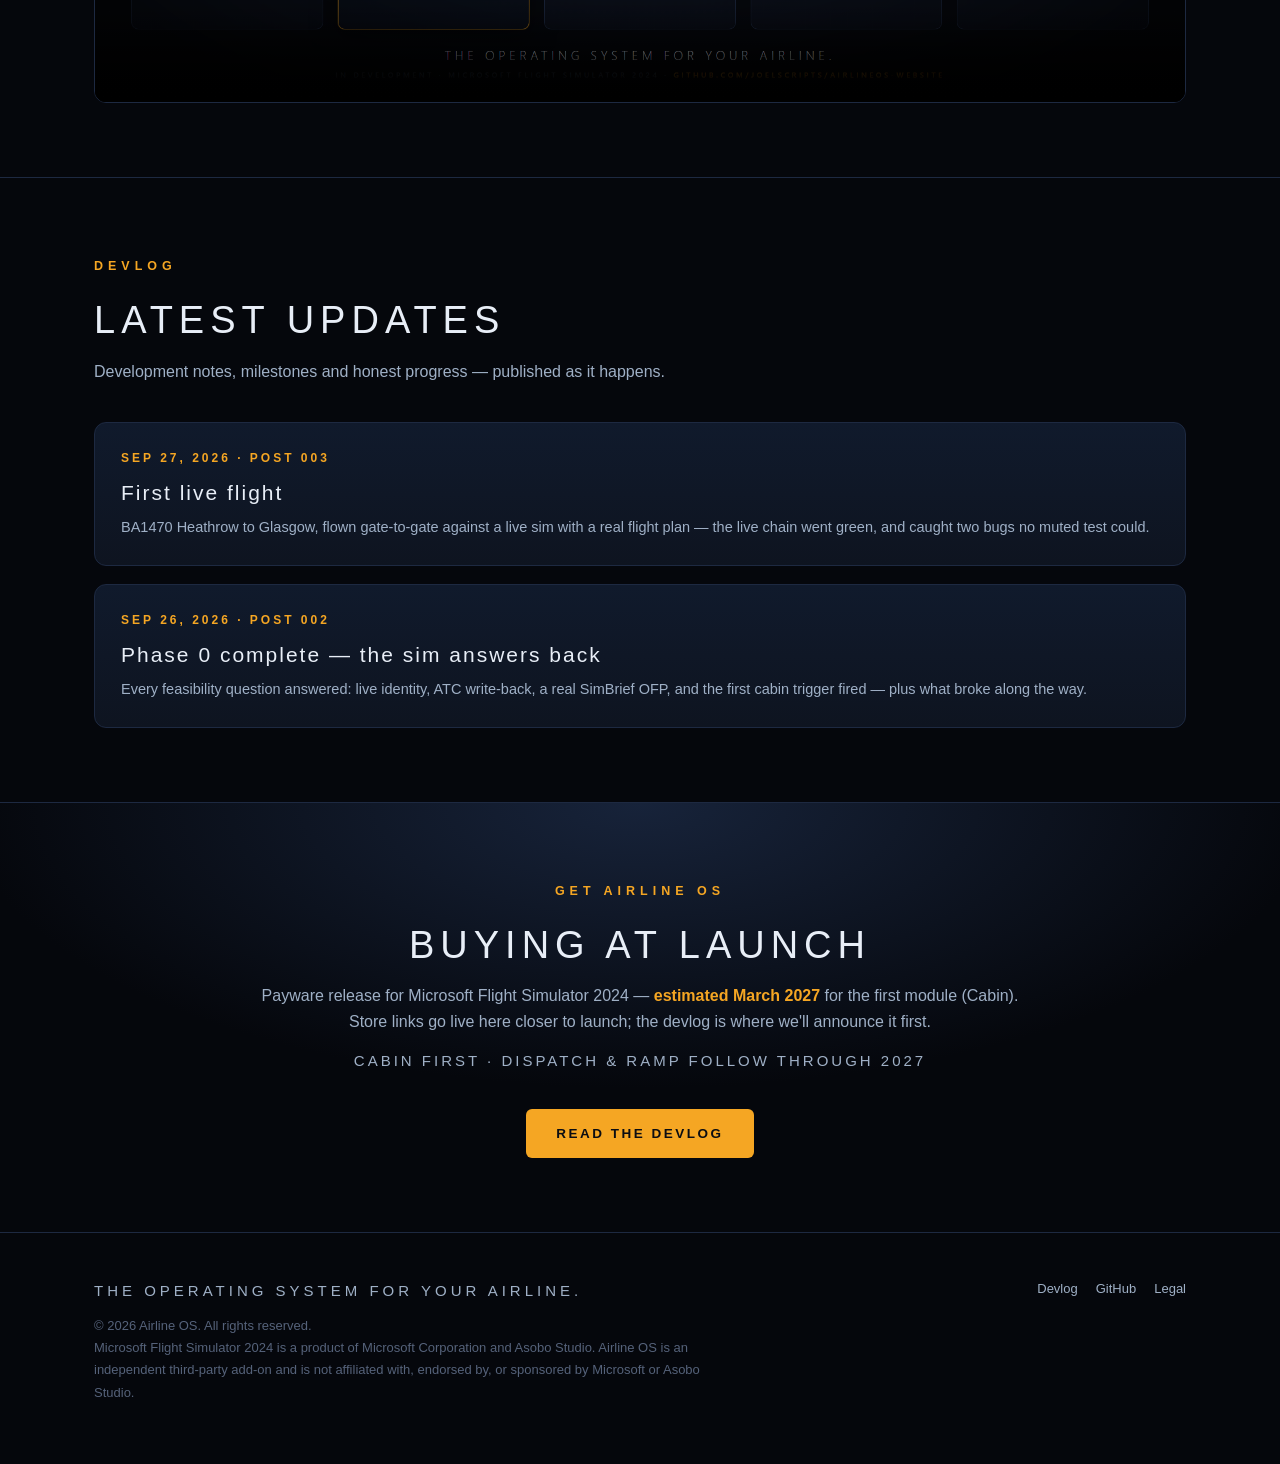
==== commit 6c6299c2: "Dev Log 3" ====
--- a/index.html
+++ b/index.html
@@ -131,15 +131,15 @@
     <h2>LATEST UPDATES</h2>
     <p class="sub">Development notes, milestones and honest progress — published as it happens.</p>
     <div class="post-list">
+      <a class="post" href="devlog/003-first-live-flight.html">
+        <div class="date">SEP 27, 2026 · POST 003</div>
+        <h3>First live flight</h3>
+        <p>BA1470 Heathrow to Glasgow, flown gate-to-gate against a live sim with a real flight plan — the live chain went green, and caught two bugs no muted test could.</p>
+      </a>
       <a class="post" href="devlog/002-phase-0-complete.html">
         <div class="date">SEP 26, 2026 · POST 002</div>
         <h3>Phase 0 complete — the sim answers back</h3>
         <p>Every feasibility question answered: live identity, ATC write-back, a real SimBrief OFP, and the first cabin trigger fired — plus what broke along the way.</p>
-      </a>
-      <a class="post" href="devlog/001-introducing-airline-os.html">
-        <div class="date">SEP 26, 2026 · POST 001</div>
-        <h3>Introducing Airline OS</h3>
-        <p>Why we're building an airline life layer, what "no airline packs" really means, and where the first release stands today.</p>
       </a>
     </div>
   </div>
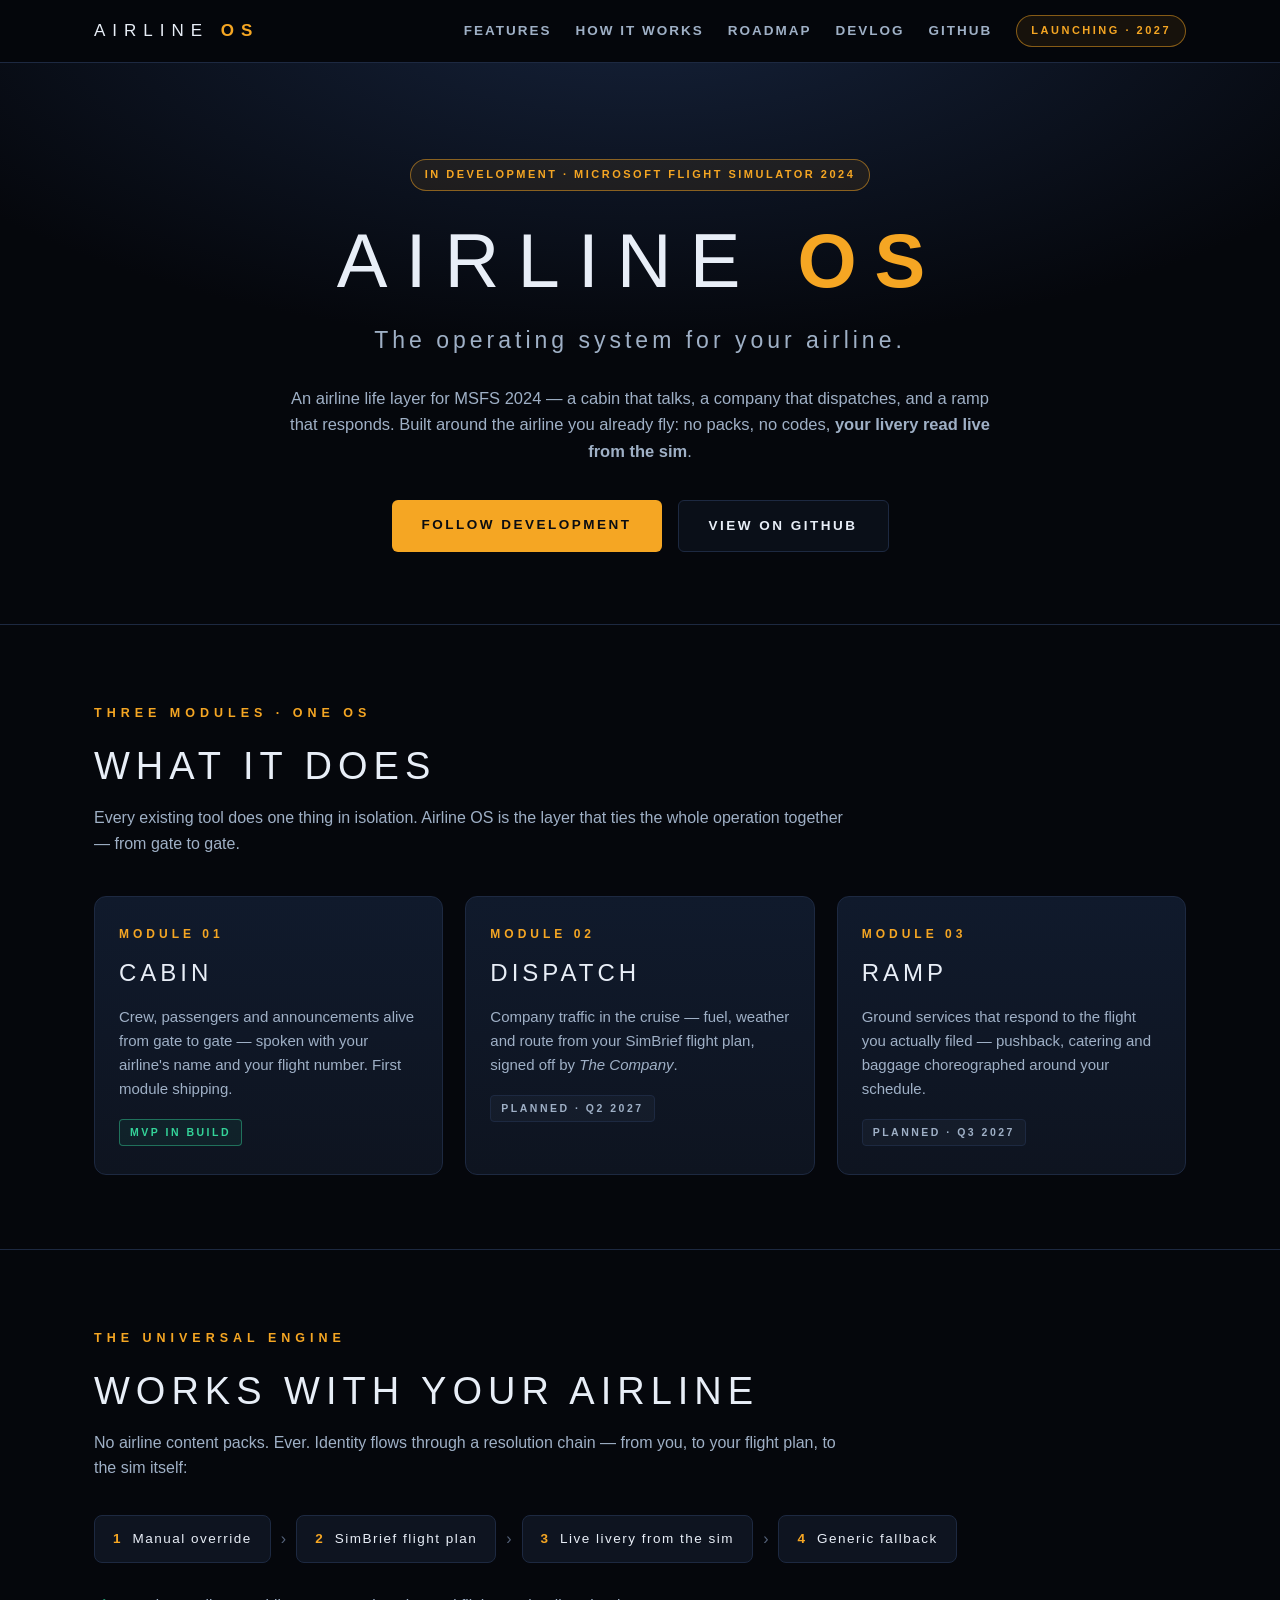
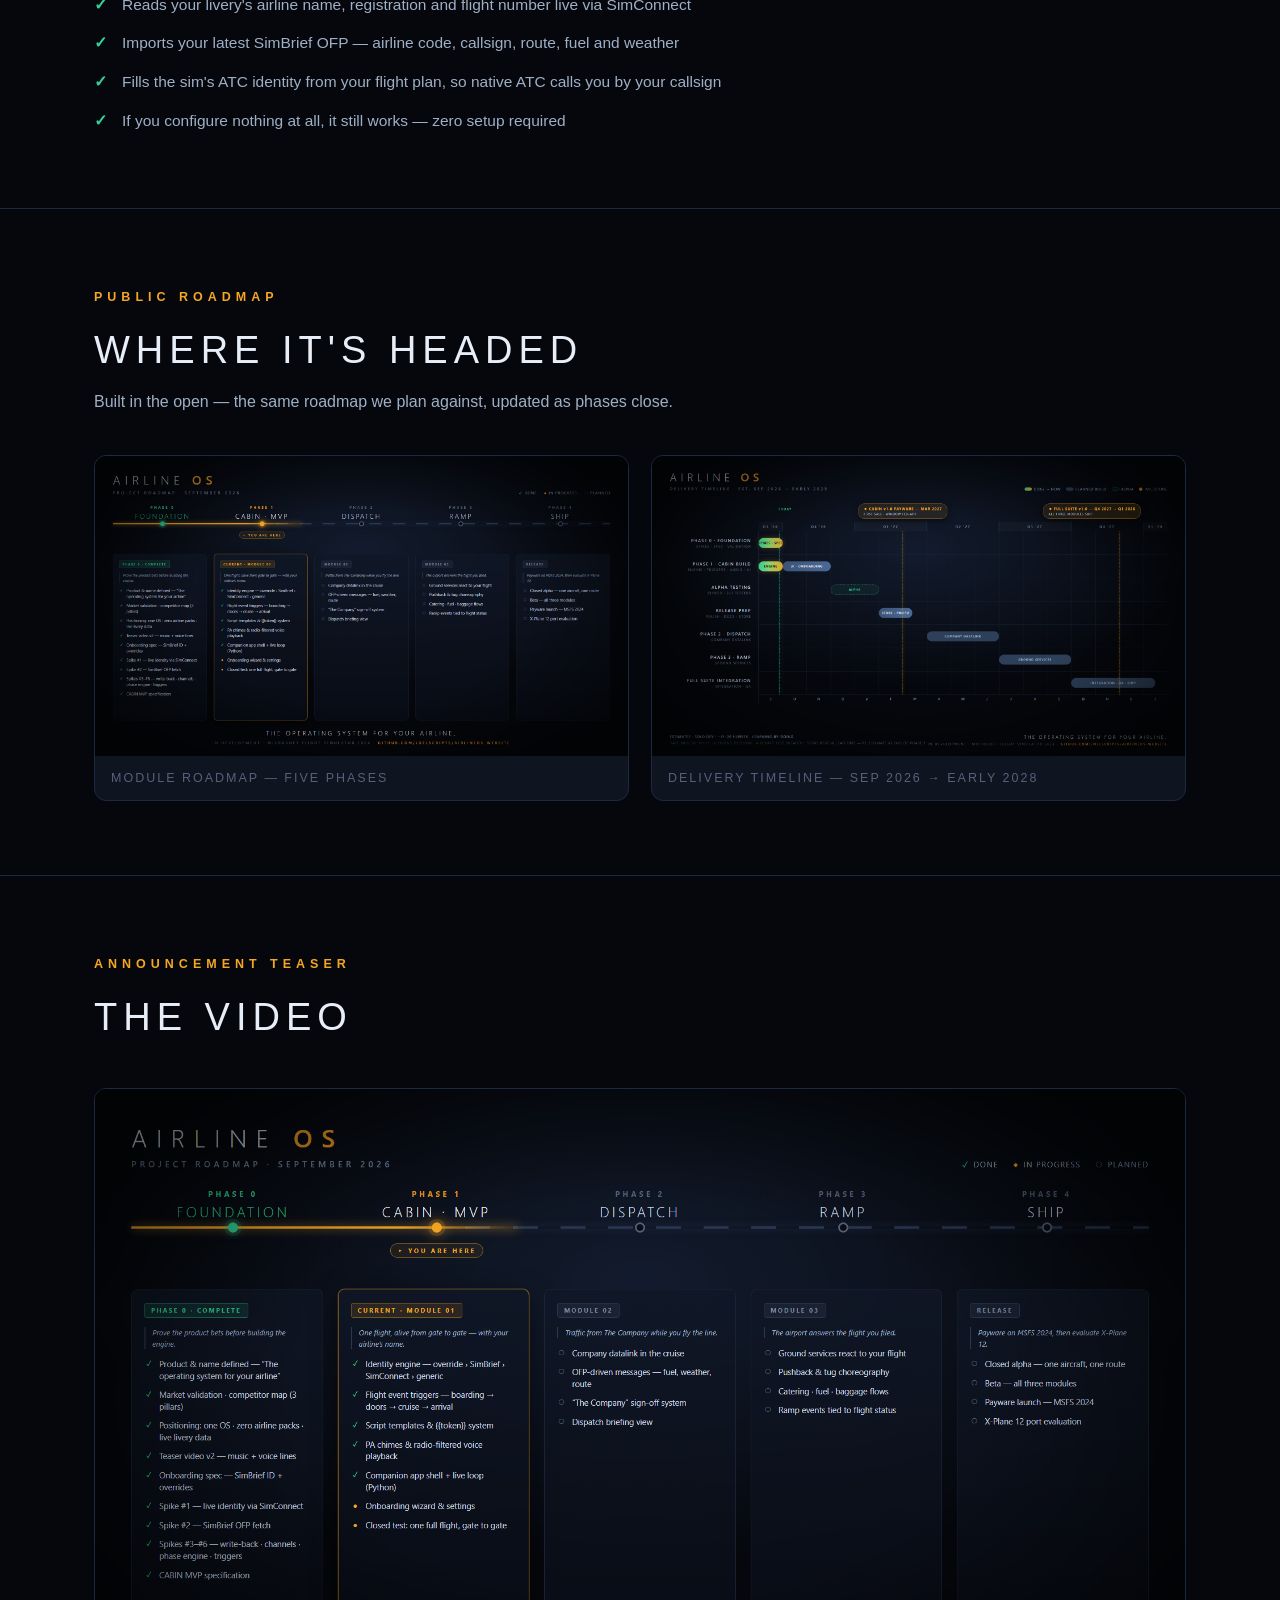
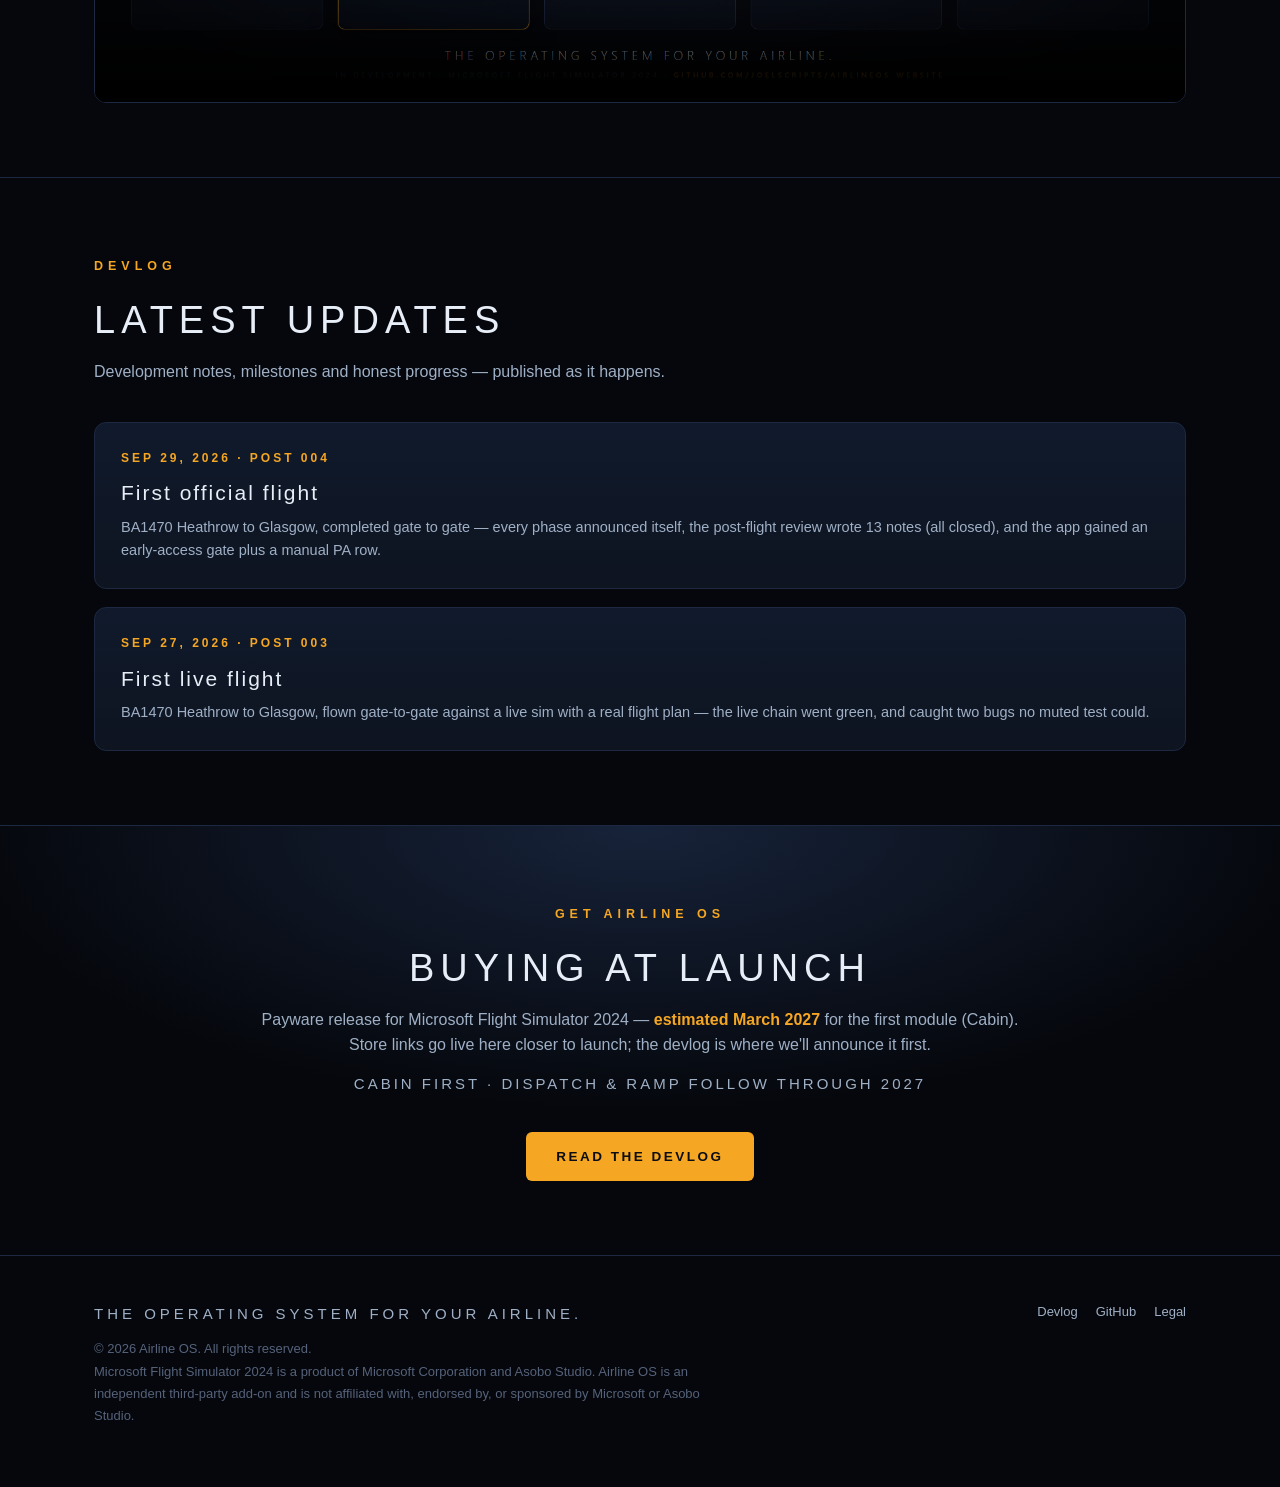
==== commit 81fffd2e: "Dev Log 4: First official flight - devlog/004: flight-#2 story (what went green, post-flight review," ====
--- a/index.html
+++ b/index.html
@@ -131,15 +131,15 @@
     <h2>LATEST UPDATES</h2>
     <p class="sub">Development notes, milestones and honest progress — published as it happens.</p>
     <div class="post-list">
+      <a class="post" href="devlog/004-first-official-flight.html">
+        <div class="date">SEP 29, 2026 · POST 004</div>
+        <h3>First official flight</h3>
+        <p>BA1470 Heathrow to Glasgow, completed gate to gate — every phase announced itself, the post-flight review wrote 13 notes (all closed), and the app gained an early-access gate plus a manual PA row.</p>
+      </a>
       <a class="post" href="devlog/003-first-live-flight.html">
         <div class="date">SEP 27, 2026 · POST 003</div>
         <h3>First live flight</h3>
         <p>BA1470 Heathrow to Glasgow, flown gate-to-gate against a live sim with a real flight plan — the live chain went green, and caught two bugs no muted test could.</p>
-      </a>
-      <a class="post" href="devlog/002-phase-0-complete.html">
-        <div class="date">SEP 26, 2026 · POST 002</div>
-        <h3>Phase 0 complete — the sim answers back</h3>
-        <p>Every feasibility question answered: live identity, ATC write-back, a real SimBrief OFP, and the first cabin trigger fired — plus what broke along the way.</p>
       </a>
     </div>
   </div>
--- a/style.css
+++ b/style.css
@@ -133,6 +133,9 @@
 article ul { margin: 16px 0 16px 22px; color: var(--muted); }
 article li { margin: 8px 0; }
 article .back { display: inline-block; margin-top: 44px; font-size: 13px; letter-spacing: 2.5px; text-transform: uppercase; font-weight: 700; }
+article figure { border: 1px solid var(--line); border-radius: 12px; overflow: hidden; background: var(--panel); margin: 30px 0; }
+article figure img { width: 100%; }
+article figcaption { padding: 12px 16px; font-size: 12.5px; letter-spacing: 2px; color: var(--dim); text-transform: uppercase; }
 
 /* ---------- footer ---------- */
 footer { padding: 46px 0 60px; color: var(--dim); font-size: 13px; }
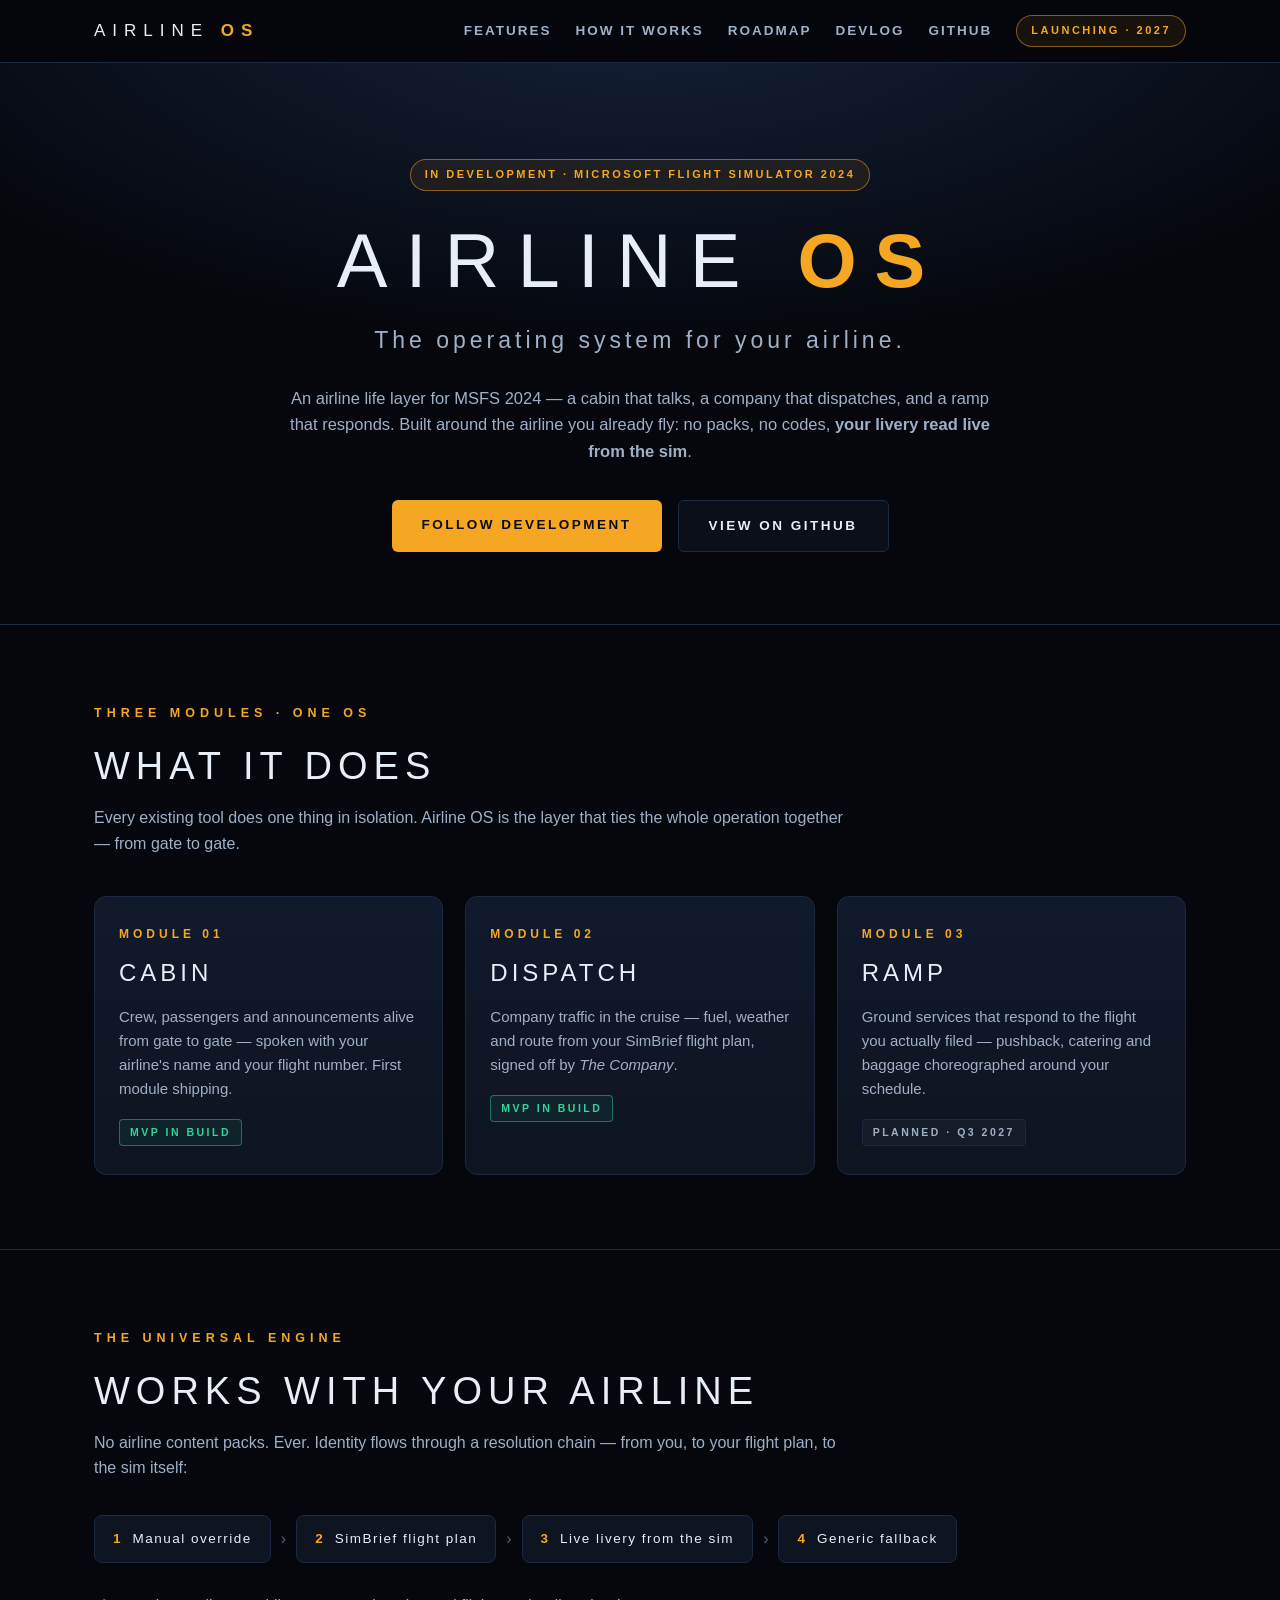
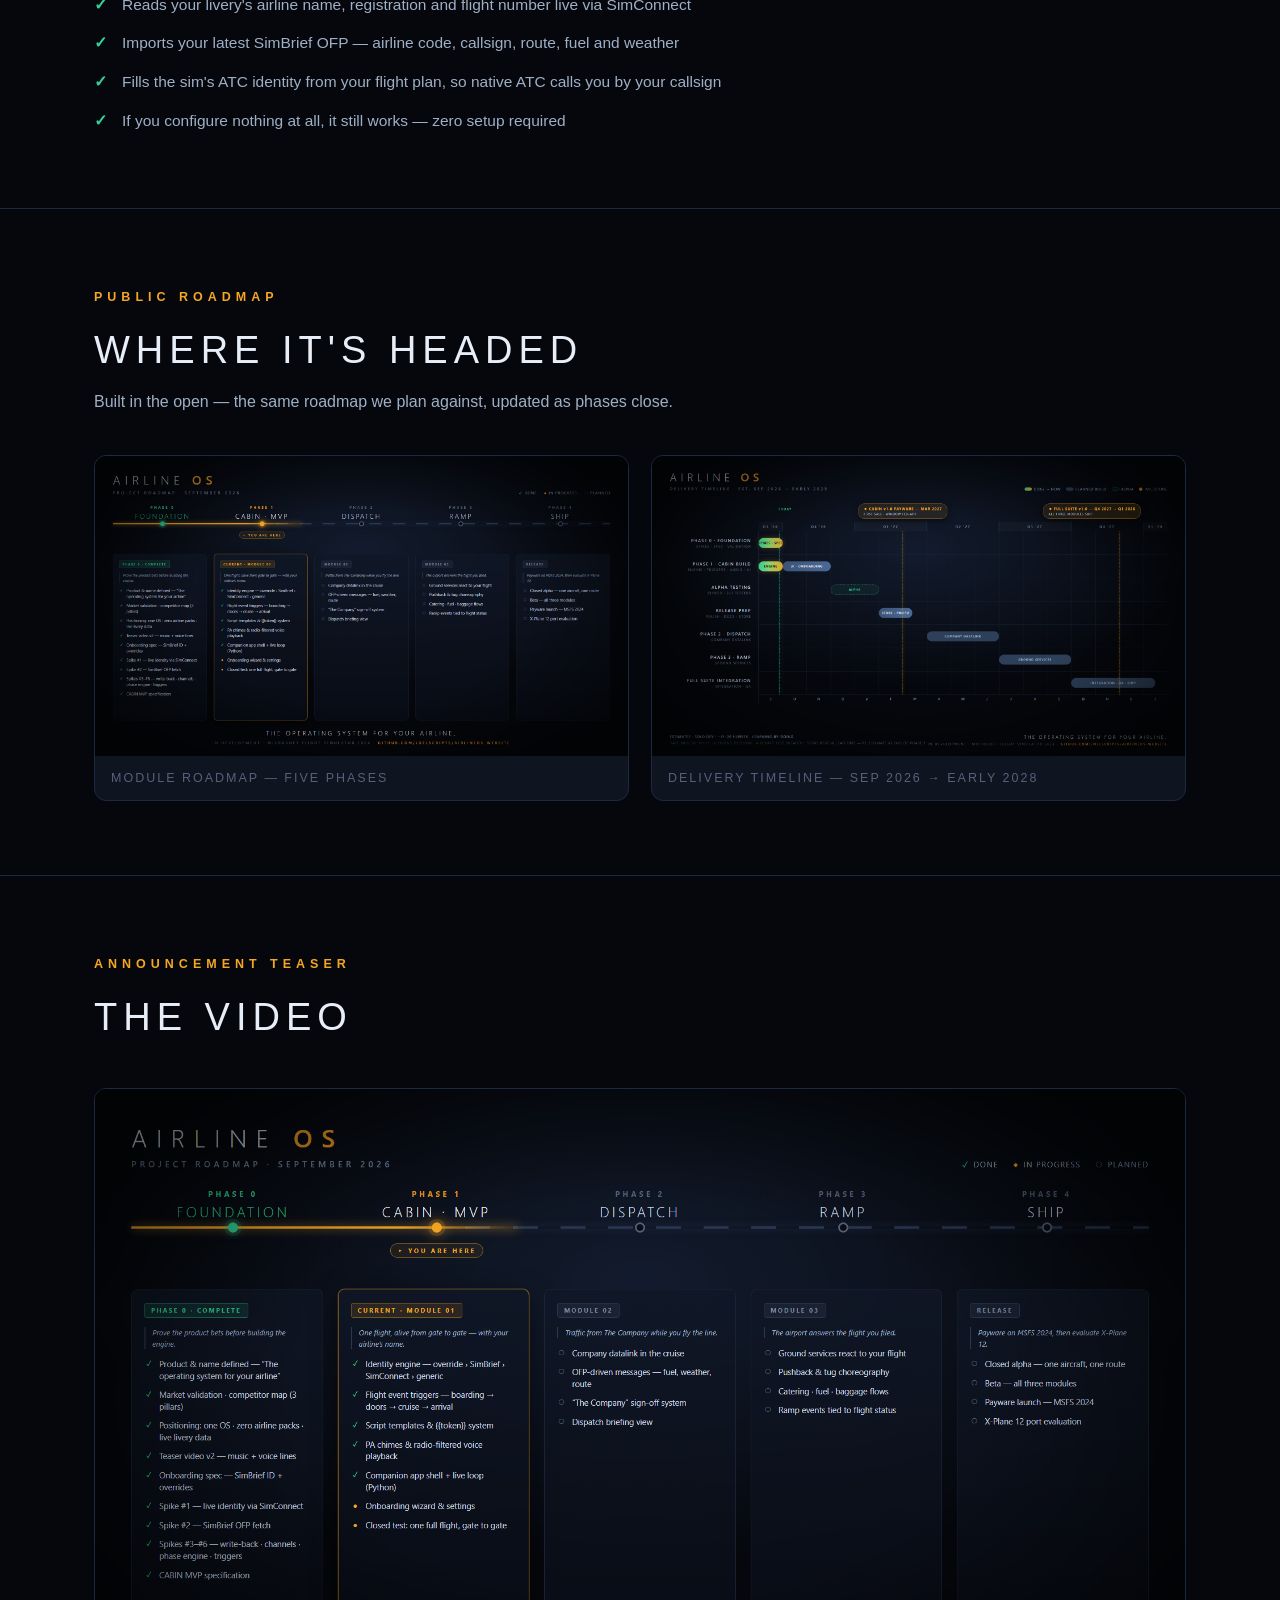
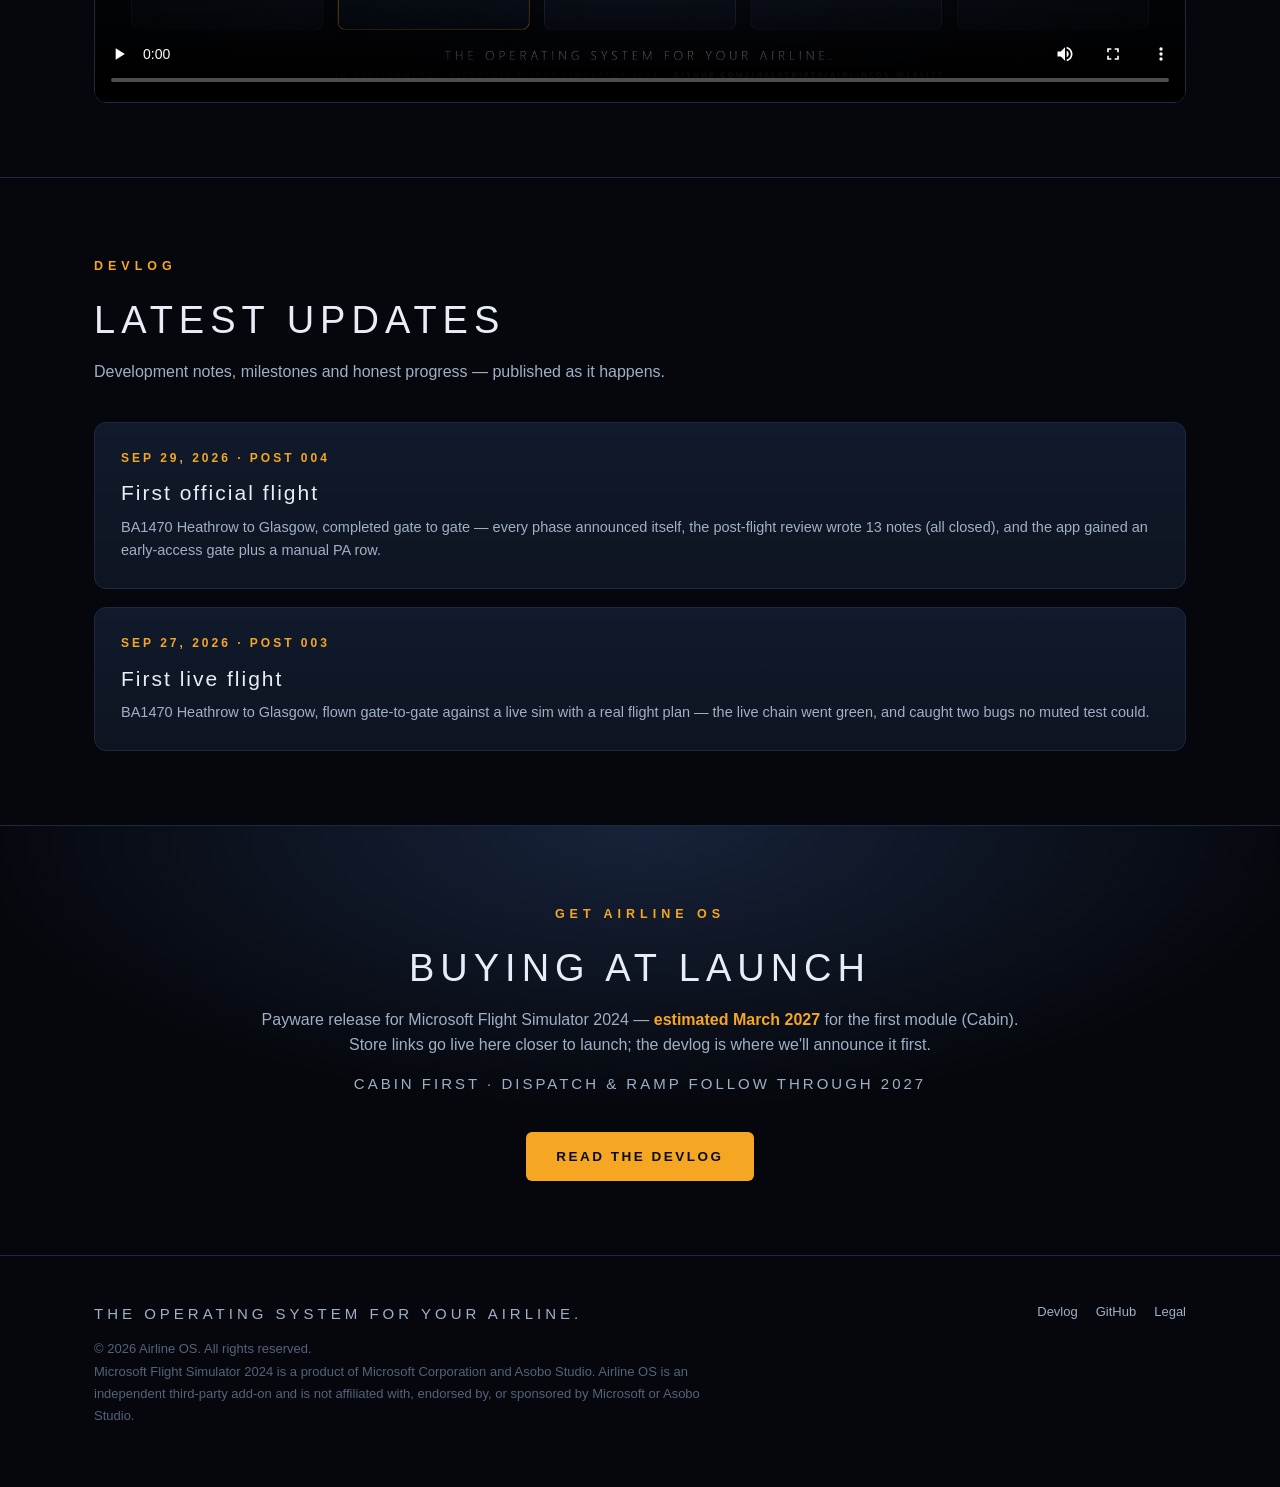
==== commit 3d2d22d2: "dispatch module card: planned Q2 2027 to MVP in build, engine shipped in product build" ====
--- a/index.html
+++ b/index.html
@@ -62,7 +62,7 @@
         <div class="no">MODULE 02</div>
         <h3>DISPATCH</h3>
         <p>Company traffic in the cruise — fuel, weather and route from your SimBrief flight plan, signed off by <em>The Company</em>.</p>
-        <span class="status next">PLANNED · Q2 2027</span>
+        <span class="status">MVP IN BUILD</span>
       </div>
       <div class="card">
         <div class="no">MODULE 03</div>
